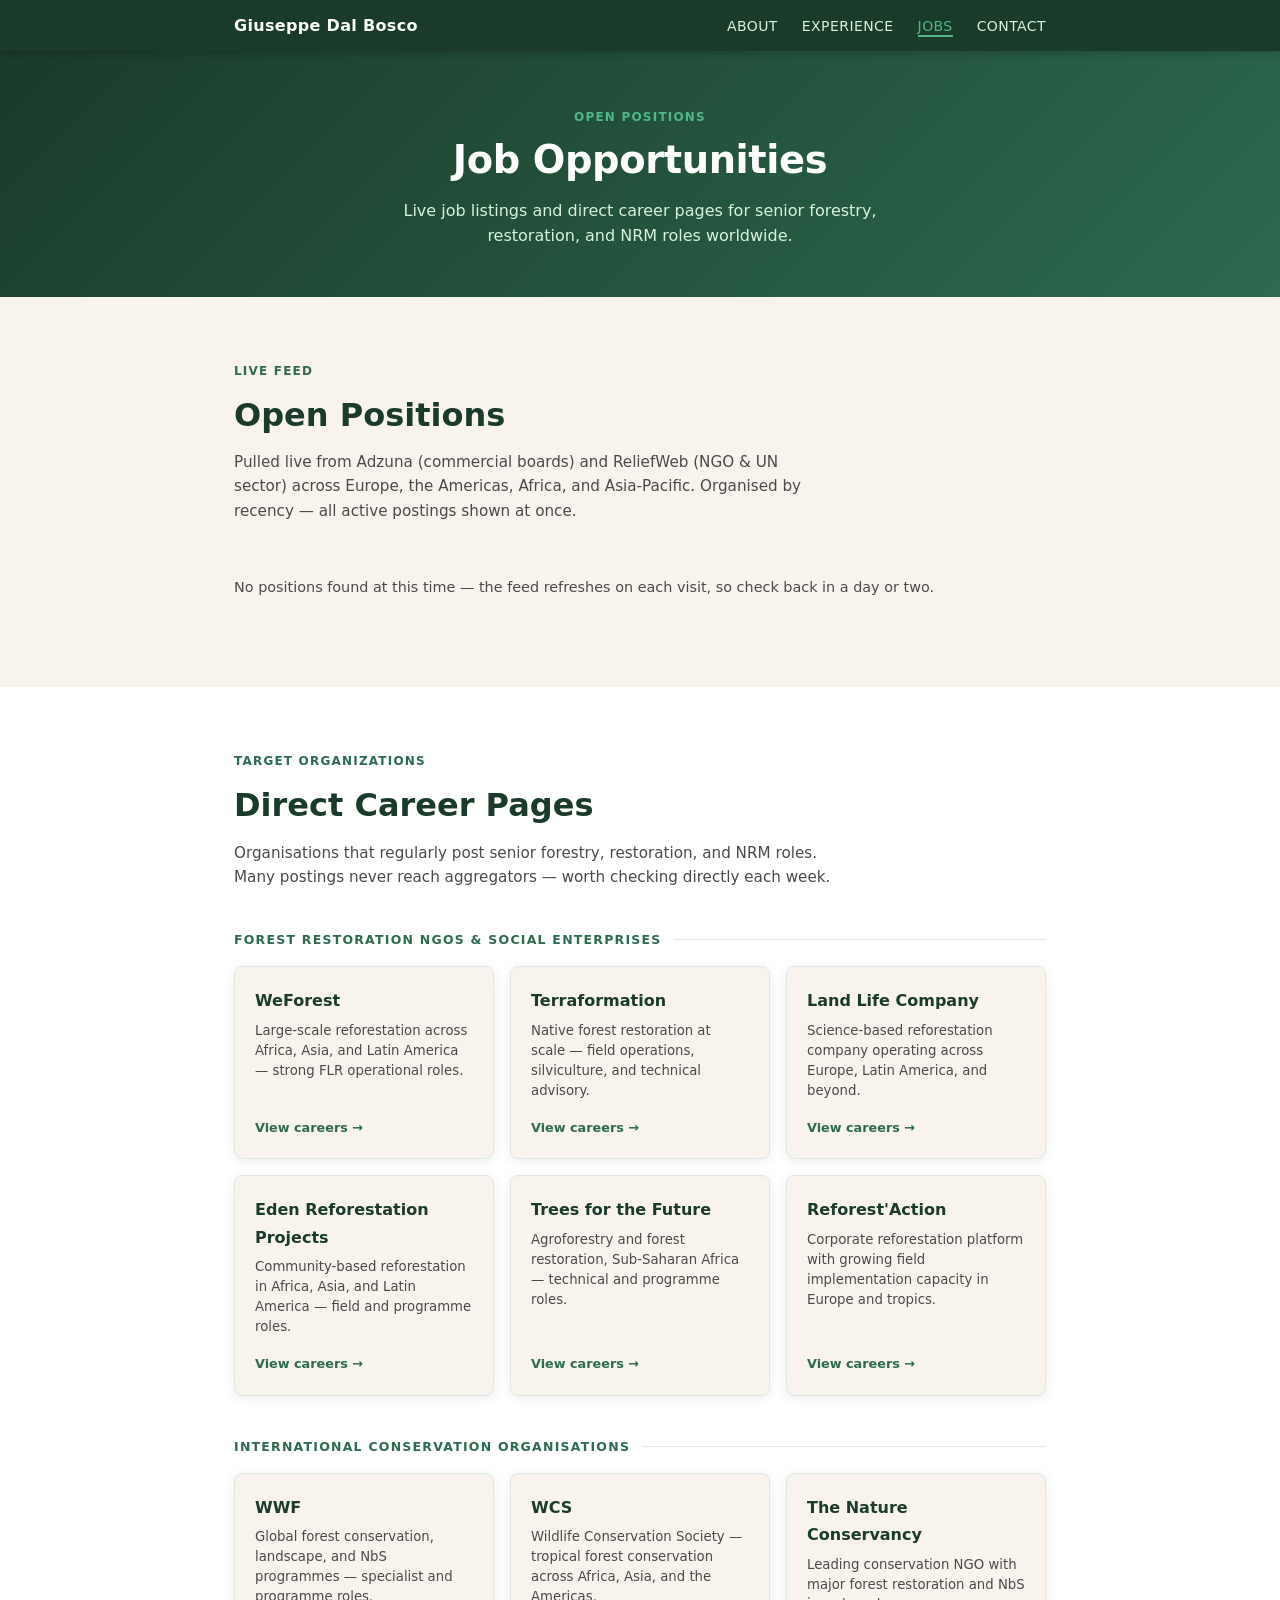
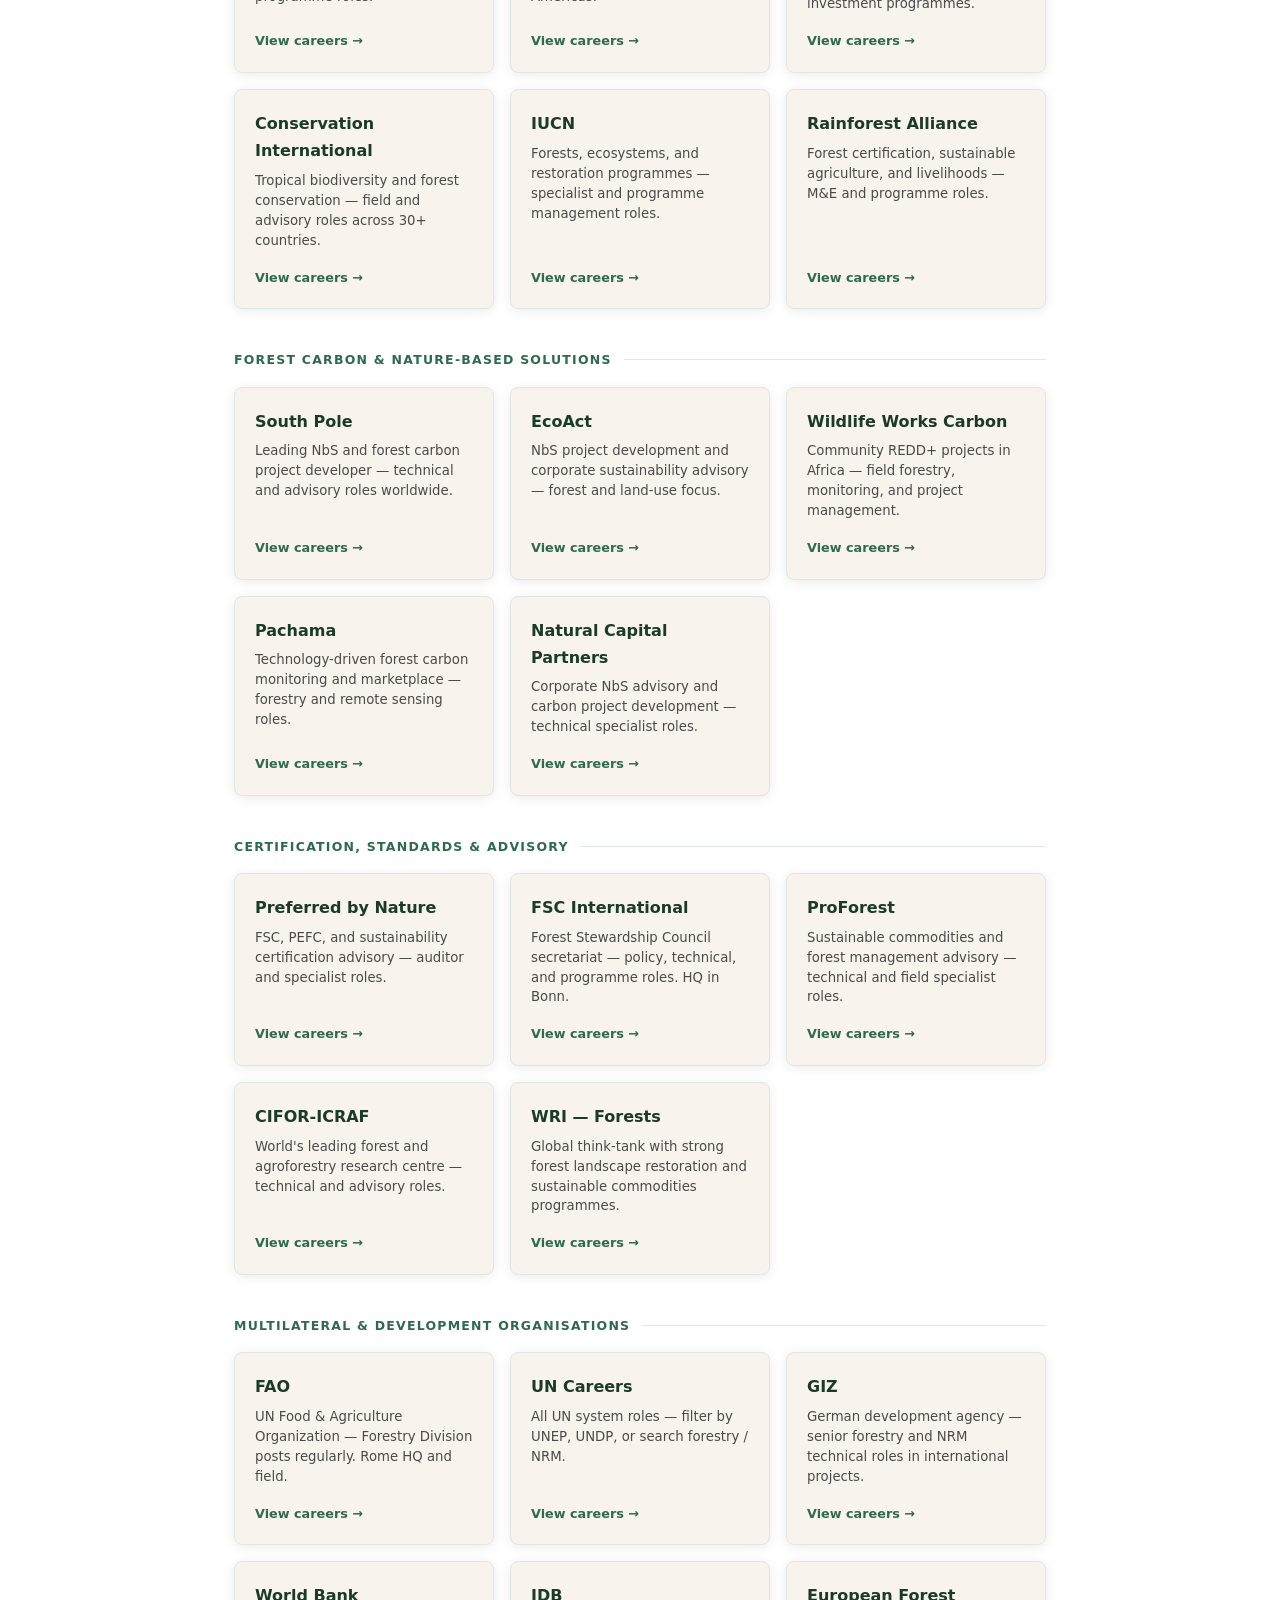
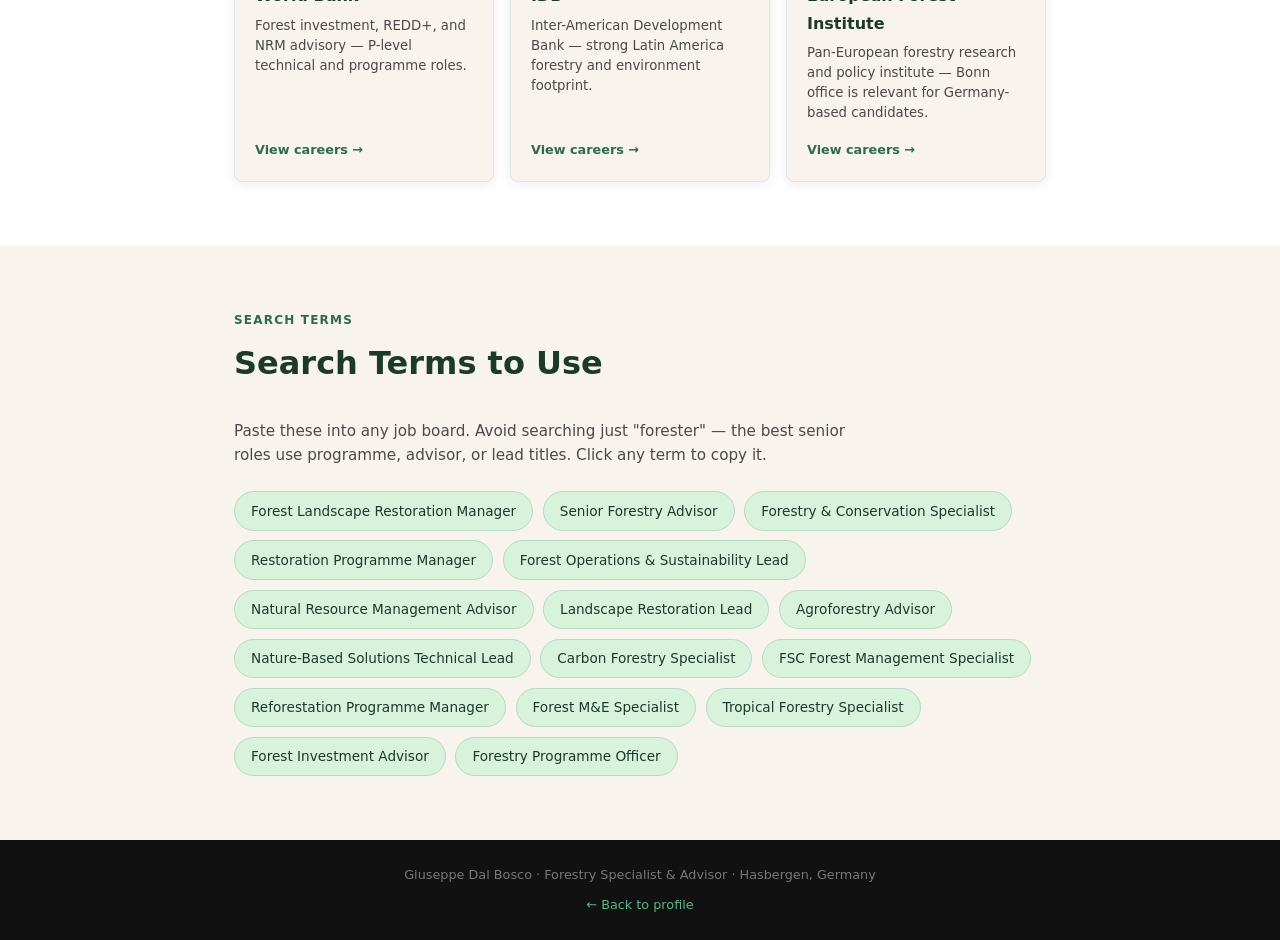
==== jobs.html @ 8527fd5a "jobs: add ReliefWeb API feed (NGO/UN sector) alongside Adzuna" ====
<!DOCTYPE html>
<html lang="en">
<head>
  <meta charset="UTF-8" />
  <meta name="viewport" content="width=device-width, initial-scale=1.0" />
  <title>Job Opportunities — Giuseppe Dal Bosco</title>
  <meta name="description" content="Live job listings and direct career pages for senior forestry, restoration, and natural resource management roles worldwide." />
  <link rel="stylesheet" href="style.css" />

  <style>
    /* ============================================================
       jobs.html — page-specific styles
       All base variables, reset, nav, footer inherited from style.css
       ============================================================ */

    /* ---- Jobs hero ---- */
    .jobs-hero {
      background: linear-gradient(135deg, var(--green-dark) 0%, var(--green-mid) 100%);
      color: var(--white);
      padding: 3.5rem 0 3rem;
      text-align: center;
    }
    .jobs-hero .section-label { color: var(--green-light); margin-bottom: 0.6rem; }
    .jobs-hero h1 {
      font-size: clamp(1.6rem, 3.5vw, 2.4rem);
      font-weight: 700;
      line-height: 1.2;
      margin-bottom: 0.9rem;
      color: var(--white);
      letter-spacing: -0.01em;
    }
    .jobs-hero .subtitle {
      font-size: 1rem;
      color: var(--green-pale);
      max-width: 560px;
      margin: 0 auto;
      line-height: 1.6;
    }

    /* ---- Nav active ---- */
    nav ul a.nav-active {
      color: var(--green-light);
      border-bottom: 2px solid var(--green-light);
      padding-bottom: 1px;
    }

    /* ---- Section shared ---- */
    .jobs-section { padding: 4rem 0; }
    .jobs-section.alt-bg { background: var(--white); }
    .section-header { margin-bottom: 1.75rem; }
    .section-header p {
      color: var(--text-mid);
      max-width: 600px;
      margin-top: 0.4rem;
      font-size: 0.95rem;
      line-height: 1.6;
    }

    /* ---- Time group headings ---- */
    .time-group-label {
      display: flex;
      align-items: center;
      gap: 0.75rem;
      margin: 1.75rem 0 0.75rem;
      font-size: 0.78rem;
      font-weight: 700;
      text-transform: uppercase;
      letter-spacing: 0.1em;
      color: var(--green-mid);
    }
    .time-group-label::after {
      content: '';
      flex: 1;
      height: 1px;
      background: var(--border);
    }
    .time-group-label:first-child { margin-top: 0; }
    .time-group-count {
      color: var(--text-light);
      font-weight: 500;
      text-transform: none;
      letter-spacing: 0;
    }
    .feed-footnote {
      margin-top: 1.5rem;
      padding-top: 0.75rem;
      border-top: 1px solid var(--border);
      font-size: 0.8rem;
      color: var(--text-light);
    }

    /* ---- Source badge ---- */
    .job-source {
      display: inline-block;
      font-size: 0.67rem;
      font-weight: 700;
      padding: 0.1rem 0.4rem;
      border-radius: 3px;
      text-transform: uppercase;
      letter-spacing: 0.05em;
      vertical-align: middle;
    }
    .job-source-rw { background: #dbeafe; color: #1d4ed8; }

    /* ---- Live job feed ---- */
    .jobs-status {
      color: var(--text-mid);
      font-size: 0.9rem;
      padding: 1.5rem 0;
      display: none;
    }
    .jobs-feed {
      display: flex;
      flex-direction: column;
      gap: 0.75rem;
    }

    .job-card {
      display: block;
      background: var(--white);
      border: 1px solid var(--border);
      border-left: 4px solid var(--green-light);
      border-radius: var(--radius);
      padding: 1rem 1.25rem;
      box-shadow: var(--shadow);
      text-decoration: none;
      color: inherit;
      transition: transform 0.15s, box-shadow 0.15s;
    }
    .job-card:hover {
      transform: translateY(-2px);
      box-shadow: 0 6px 20px rgba(0,0,0,0.12);
      text-decoration: none;
      color: inherit;
    }
    .job-card-meta {
      display: flex;
      flex-wrap: wrap;
      align-items: center;
      gap: 0.35rem;
      margin-bottom: 0.4rem;
      font-size: 0.78rem;
      color: var(--text-light);
    }
    .job-company { font-weight: 600; color: var(--green-mid); }
    .job-dot { color: var(--border); }
    .job-card-main {
      display: flex;
      justify-content: space-between;
      align-items: baseline;
      gap: 1rem;
      flex-wrap: wrap;
    }
    .job-title {
      font-size: 0.975rem;
      font-weight: 600;
      color: var(--green-dark);
      line-height: 1.3;
    }
    .job-salary {
      font-size: 0.82rem;
      font-weight: 600;
      color: var(--text-mid);
      white-space: nowrap;
    }

    /* ---- Org cards ---- */
    .org-category-label {
      display: flex;
      align-items: center;
      gap: 0.75rem;
      margin: 2.5rem 0 1rem;
      font-size: 0.78rem;
      font-weight: 700;
      text-transform: uppercase;
      letter-spacing: 0.1em;
      color: var(--green-mid);
    }
    .org-category-label::after {
      content: '';
      flex: 1;
      height: 1px;
      background: var(--border);
    }
    .org-category-label:first-of-type { margin-top: 0; }
    .org-grid {
      display: grid;
      grid-template-columns: repeat(auto-fit, minmax(240px, 1fr));
      gap: 1rem;
    }
    .org-card {
      display: flex;
      flex-direction: column;
      background: var(--white);
      border: 1px solid var(--border);
      border-radius: var(--radius);
      padding: 1.25rem;
      box-shadow: var(--shadow);
      text-decoration: none;
      color: inherit;
      transition: transform 0.15s, box-shadow 0.15s;
    }
    .org-card:hover {
      transform: translateY(-2px);
      box-shadow: 0 6px 20px rgba(0,0,0,0.12);
      text-decoration: none;
      color: inherit;
    }
    .alt-bg .org-card { background: var(--sand); }
    .org-card-name { font-size: 1rem; font-weight: 700; color: var(--green-dark); margin-bottom: 0.4rem; }
    .org-card-desc { font-size: 0.83rem; color: var(--text-mid); line-height: 1.5; flex-grow: 1; }
    .org-card-link { margin-top: 1rem; font-size: 0.8rem; font-weight: 600; color: var(--green-mid); }

    /* ---- Keywords ---- */
    .keyword-intro {
      color: var(--text-mid);
      max-width: 620px;
      font-size: 0.95rem;
      line-height: 1.6;
      margin-bottom: 1.5rem;
    }
    .keyword-grid { display: flex; flex-wrap: wrap; gap: 0.6rem; }
    .keyword-pill {
      position: relative;
      display: inline-block;
      background: var(--green-pale);
      color: var(--green-dark);
      border: 1px solid #b7d9c6;
      padding: 0.45rem 1rem;
      border-radius: 999px;
      font-size: 0.85rem;
      font-weight: 500;
      cursor: pointer;
      transition: background 0.15s, transform 0.1s;
      user-select: none;
    }
    .keyword-pill:hover { background: #c5ead0; transform: translateY(-1px); }
    .keyword-pill:active { transform: translateY(0); }
    .keyword-pill .tooltip {
      position: absolute;
      bottom: calc(100% + 6px);
      left: 50%;
      transform: translateX(-50%);
      background: var(--green-dark);
      color: var(--white);
      font-size: 0.7rem;
      font-weight: 600;
      padding: 0.25rem 0.6rem;
      border-radius: 4px;
      white-space: nowrap;
      pointer-events: none;
      opacity: 0;
      transition: opacity 0.15s;
    }
    .keyword-pill .tooltip::after {
      content: '';
      position: absolute;
      top: 100%; left: 50%;
      transform: translateX(-50%);
      border: 4px solid transparent;
      border-top-color: var(--green-dark);
    }
    .keyword-pill.copied .tooltip { opacity: 1; }

    /* ---- Footer ---- */
    .jobs-footer {
      background: #111;
      color: var(--text-light);
      text-align: center;
      padding: 1.5rem;
      font-size: 0.8rem;
    }
    .jobs-footer a { color: var(--green-light); font-weight: 500; }
    .jobs-footer a:hover { color: var(--white); text-decoration: none; }
    .jobs-footer .back-link { display: inline-block; margin-top: 0.5rem; }

    /* ---- Responsive ---- */
    @media (max-width: 600px) {
      nav ul { gap: 0.65rem; }
      nav ul a { font-size: 0.78rem; }
      .jobs-hero { padding: 2.5rem 0 2rem; }
      .org-grid { grid-template-columns: 1fr; }
    }
  </style>
</head>
<body>

  <!-- ============ Navigation ============ -->
  <nav>
    <div class="container">
      <a href="index.html" class="nav-name" style="color:var(--white);font-weight:700;font-size:1rem;letter-spacing:0.02em;text-decoration:none;">Giuseppe Dal Bosco</a>
      <ul>
        <li><a href="index.html#about">About</a></li>
        <li><a href="index.html#experience">Experience</a></li>
        <li><a href="jobs.html" class="nav-active">Jobs</a></li>
        <li><a href="index.html#contact">Contact</a></li>
      </ul>
    </div>
  </nav>

  <!-- ============ Hero ============ -->
  <header class="jobs-hero">
    <div class="container">
      <span class="section-label">Open Positions</span>
      <h1>Job Opportunities</h1>
      <p class="subtitle">Live job listings and direct career pages for senior forestry, restoration, and NRM roles worldwide.</p>
    </div>
  </header>

  <!-- ============ Live Job Feed ============ -->
  <section class="jobs-section">
    <div class="container">

      <div class="section-header">
        <span class="section-label">Live Feed</span>
        <h2>Open Positions</h2>
        <p>Pulled live from Adzuna (commercial boards) and ReliefWeb (NGO &amp; UN sector) across Europe, the Americas, Africa, and Asia-Pacific. Organised by recency — all active postings shown at once.</p>
      </div>

      <p id="jobs-status" class="jobs-status"></p>
      <div id="jobs-feed" class="jobs-feed"></div>

    </div>
  </section>

  <!-- ============ Target Organizations ============ -->
  <section class="jobs-section alt-bg">
    <div class="container">

      <div class="section-header">
        <span class="section-label">Target Organizations</span>
        <h2>Direct Career Pages</h2>
        <p>Organisations that regularly post senior forestry, restoration, and NRM roles. Many postings never reach aggregators — worth checking directly each week.</p>
      </div>

      <!-- 1. Restoration NGOs -->
      <div class="org-category-label">Forest Restoration NGOs &amp; Social Enterprises</div>
      <div class="org-grid">
        <a class="org-card" href="https://www.weforest.org/about-us/jobs" target="_blank" rel="noopener">
          <span class="org-card-name">WeForest</span>
          <span class="org-card-desc">Large-scale reforestation across Africa, Asia, and Latin America — strong FLR operational roles.</span>
          <span class="org-card-link">View careers &rarr;</span>
        </a>
        <a class="org-card" href="https://www.terraformation.com/careers" target="_blank" rel="noopener">
          <span class="org-card-name">Terraformation</span>
          <span class="org-card-desc">Native forest restoration at scale — field operations, silviculture, and technical advisory.</span>
          <span class="org-card-link">View careers &rarr;</span>
        </a>
        <a class="org-card" href="https://landlifecompany.com/careers" target="_blank" rel="noopener">
          <span class="org-card-name">Land Life Company</span>
          <span class="org-card-desc">Science-based reforestation company operating across Europe, Latin America, and beyond.</span>
          <span class="org-card-link">View careers &rarr;</span>
        </a>
        <a class="org-card" href="https://edenprojects.org/careers" target="_blank" rel="noopener">
          <span class="org-card-name">Eden Reforestation Projects</span>
          <span class="org-card-desc">Community-based reforestation in Africa, Asia, and Latin America — field and programme roles.</span>
          <span class="org-card-link">View careers &rarr;</span>
        </a>
        <a class="org-card" href="https://trees.org/careers" target="_blank" rel="noopener">
          <span class="org-card-name">Trees for the Future</span>
          <span class="org-card-desc">Agroforestry and forest restoration, Sub-Saharan Africa — technical and programme roles.</span>
          <span class="org-card-link">View careers &rarr;</span>
        </a>
        <a class="org-card" href="https://www.reforestaction.com/en/jobs" target="_blank" rel="noopener">
          <span class="org-card-name">Reforest'Action</span>
          <span class="org-card-desc">Corporate reforestation platform with growing field implementation capacity in Europe and tropics.</span>
          <span class="org-card-link">View careers &rarr;</span>
        </a>
      </div>

      <!-- 2. International Conservation -->
      <div class="org-category-label">International Conservation Organisations</div>
      <div class="org-grid">
        <a class="org-card" href="https://careers.worldwildlife.org/" target="_blank" rel="noopener">
          <span class="org-card-name">WWF</span>
          <span class="org-card-desc">Global forest conservation, landscape, and NbS programmes — specialist and programme roles.</span>
          <span class="org-card-link">View careers &rarr;</span>
        </a>
        <a class="org-card" href="https://careers.wcs.org/" target="_blank" rel="noopener">
          <span class="org-card-name">WCS</span>
          <span class="org-card-desc">Wildlife Conservation Society — tropical forest conservation across Africa, Asia, and the Americas.</span>
          <span class="org-card-link">View careers &rarr;</span>
        </a>
        <a class="org-card" href="https://careers.tnc.org/" target="_blank" rel="noopener">
          <span class="org-card-name">The Nature Conservancy</span>
          <span class="org-card-desc">Leading conservation NGO with major forest restoration and NbS investment programmes.</span>
          <span class="org-card-link">View careers &rarr;</span>
        </a>
        <a class="org-card" href="https://www.conservation.org/careers" target="_blank" rel="noopener">
          <span class="org-card-name">Conservation International</span>
          <span class="org-card-desc">Tropical biodiversity and forest conservation — field and advisory roles across 30+ countries.</span>
          <span class="org-card-link">View careers &rarr;</span>
        </a>
        <a class="org-card" href="https://www.iucn.org/vacancies" target="_blank" rel="noopener">
          <span class="org-card-name">IUCN</span>
          <span class="org-card-desc">Forests, ecosystems, and restoration programmes — specialist and programme management roles.</span>
          <span class="org-card-link">View careers &rarr;</span>
        </a>
        <a class="org-card" href="https://www.rainforest-alliance.org/careers/" target="_blank" rel="noopener">
          <span class="org-card-name">Rainforest Alliance</span>
          <span class="org-card-desc">Forest certification, sustainable agriculture, and livelihoods — M&amp;E and programme roles.</span>
          <span class="org-card-link">View careers &rarr;</span>
        </a>
      </div>

      <!-- 3. Forest Carbon & NbS -->
      <div class="org-category-label">Forest Carbon &amp; Nature-based Solutions</div>
      <div class="org-grid">
        <a class="org-card" href="https://www.southpole.com/careers" target="_blank" rel="noopener">
          <span class="org-card-name">South Pole</span>
          <span class="org-card-desc">Leading NbS and forest carbon project developer — technical and advisory roles worldwide.</span>
          <span class="org-card-link">View careers &rarr;</span>
        </a>
        <a class="org-card" href="https://www.eco-act.com/join-us/" target="_blank" rel="noopener">
          <span class="org-card-name">EcoAct</span>
          <span class="org-card-desc">NbS project development and corporate sustainability advisory — forest and land-use focus.</span>
          <span class="org-card-link">View careers &rarr;</span>
        </a>
        <a class="org-card" href="https://www.wildlifeworks.com/company/careers/" target="_blank" rel="noopener">
          <span class="org-card-name">Wildlife Works Carbon</span>
          <span class="org-card-desc">Community REDD+ projects in Africa — field forestry, monitoring, and project management.</span>
          <span class="org-card-link">View careers &rarr;</span>
        </a>
        <a class="org-card" href="https://pachama.com/careers" target="_blank" rel="noopener">
          <span class="org-card-name">Pachama</span>
          <span class="org-card-desc">Technology-driven forest carbon monitoring and marketplace — forestry and remote sensing roles.</span>
          <span class="org-card-link">View careers &rarr;</span>
        </a>
        <a class="org-card" href="https://www.naturalcapitalpartners.com/careers" target="_blank" rel="noopener">
          <span class="org-card-name">Natural Capital Partners</span>
          <span class="org-card-desc">Corporate NbS advisory and carbon project development — technical specialist roles.</span>
          <span class="org-card-link">View careers &rarr;</span>
        </a>
      </div>

      <!-- 4. Certification & Standards -->
      <div class="org-category-label">Certification, Standards &amp; Advisory</div>
      <div class="org-grid">
        <a class="org-card" href="https://preferredbynature.org/careers" target="_blank" rel="noopener">
          <span class="org-card-name">Preferred by Nature</span>
          <span class="org-card-desc">FSC, PEFC, and sustainability certification advisory — auditor and specialist roles.</span>
          <span class="org-card-link">View careers &rarr;</span>
        </a>
        <a class="org-card" href="https://fsc.org/en/jobs" target="_blank" rel="noopener">
          <span class="org-card-name">FSC International</span>
          <span class="org-card-desc">Forest Stewardship Council secretariat — policy, technical, and programme roles. HQ in Bonn.</span>
          <span class="org-card-link">View careers &rarr;</span>
        </a>
        <a class="org-card" href="https://www.proforest.net/about/jobs/" target="_blank" rel="noopener">
          <span class="org-card-name">ProForest</span>
          <span class="org-card-desc">Sustainable commodities and forest management advisory — technical and field specialist roles.</span>
          <span class="org-card-link">View careers &rarr;</span>
        </a>
        <a class="org-card" href="https://www.cifor-icraf.org/careers/" target="_blank" rel="noopener">
          <span class="org-card-name">CIFOR-ICRAF</span>
          <span class="org-card-desc">World's leading forest and agroforestry research centre — technical and advisory roles.</span>
          <span class="org-card-link">View careers &rarr;</span>
        </a>
        <a class="org-card" href="https://www.wri.org/careers" target="_blank" rel="noopener">
          <span class="org-card-name">WRI — Forests</span>
          <span class="org-card-desc">Global think-tank with strong forest landscape restoration and sustainable commodities programmes.</span>
          <span class="org-card-link">View careers &rarr;</span>
        </a>
      </div>

      <!-- 5. Multilateral & Development -->
      <div class="org-category-label">Multilateral &amp; Development Organisations</div>
      <div class="org-grid">
        <a class="org-card" href="https://www.fao.org/employment/en/" target="_blank" rel="noopener">
          <span class="org-card-name">FAO</span>
          <span class="org-card-desc">UN Food &amp; Agriculture Organization — Forestry Division posts regularly. Rome HQ and field.</span>
          <span class="org-card-link">View careers &rarr;</span>
        </a>
        <a class="org-card" href="https://careers.un.org/" target="_blank" rel="noopener">
          <span class="org-card-name">UN Careers</span>
          <span class="org-card-desc">All UN system roles — filter by UNEP, UNDP, or search forestry / NRM.</span>
          <span class="org-card-link">View careers &rarr;</span>
        </a>
        <a class="org-card" href="https://www.giz.de/en/html/jobs.html" target="_blank" rel="noopener">
          <span class="org-card-name">GIZ</span>
          <span class="org-card-desc">German development agency — senior forestry and NRM technical roles in international projects.</span>
          <span class="org-card-link">View careers &rarr;</span>
        </a>
        <a class="org-card" href="https://www.worldbank.org/en/about/careers" target="_blank" rel="noopener">
          <span class="org-card-name">World Bank</span>
          <span class="org-card-desc">Forest investment, REDD+, and NRM advisory — P-level technical and programme roles.</span>
          <span class="org-card-link">View careers &rarr;</span>
        </a>
        <a class="org-card" href="https://www.iadb.org/en/careers" target="_blank" rel="noopener">
          <span class="org-card-name">IDB</span>
          <span class="org-card-desc">Inter-American Development Bank — strong Latin America forestry and environment footprint.</span>
          <span class="org-card-link">View careers &rarr;</span>
        </a>
        <a class="org-card" href="https://efi.int/jobs" target="_blank" rel="noopener">
          <span class="org-card-name">European Forest Institute</span>
          <span class="org-card-desc">Pan-European forestry research and policy institute — Bonn office is relevant for Germany-based candidates.</span>
          <span class="org-card-link">View careers &rarr;</span>
        </a>
      </div>

    </div>
  </section>

  <!-- ============ Keywords ============ -->
  <section class="jobs-section">
    <div class="container">
      <div class="section-header">
        <span class="section-label">Search Terms</span>
        <h2>Search Terms to Use</h2>
      </div>
      <p class="keyword-intro">Paste these into any job board. Avoid searching just "forester" — the best senior roles use programme, advisor, or lead titles. Click any term to copy it.</p>
      <div class="keyword-grid">
        <span class="keyword-pill" data-text="Forest Landscape Restoration Manager">Forest Landscape Restoration Manager<span class="tooltip">Copied!</span></span>
        <span class="keyword-pill" data-text="Senior Forestry Advisor">Senior Forestry Advisor<span class="tooltip">Copied!</span></span>
        <span class="keyword-pill" data-text="Forestry &amp; Conservation Specialist">Forestry &amp; Conservation Specialist<span class="tooltip">Copied!</span></span>
        <span class="keyword-pill" data-text="Restoration Programme Manager">Restoration Programme Manager<span class="tooltip">Copied!</span></span>
        <span class="keyword-pill" data-text="Forest Operations &amp; Sustainability Lead">Forest Operations &amp; Sustainability Lead<span class="tooltip">Copied!</span></span>
        <span class="keyword-pill" data-text="Natural Resource Management Advisor">Natural Resource Management Advisor<span class="tooltip">Copied!</span></span>
        <span class="keyword-pill" data-text="Landscape Restoration Lead">Landscape Restoration Lead<span class="tooltip">Copied!</span></span>
        <span class="keyword-pill" data-text="Agroforestry Advisor">Agroforestry Advisor<span class="tooltip">Copied!</span></span>
        <span class="keyword-pill" data-text="Nature-Based Solutions Technical Lead">Nature-Based Solutions Technical Lead<span class="tooltip">Copied!</span></span>
        <span class="keyword-pill" data-text="Carbon Forestry Specialist">Carbon Forestry Specialist<span class="tooltip">Copied!</span></span>
        <span class="keyword-pill" data-text="FSC Forest Management Specialist">FSC Forest Management Specialist<span class="tooltip">Copied!</span></span>
        <span class="keyword-pill" data-text="Reforestation Programme Manager">Reforestation Programme Manager<span class="tooltip">Copied!</span></span>
        <span class="keyword-pill" data-text="Forest M&amp;E Specialist">Forest M&amp;E Specialist<span class="tooltip">Copied!</span></span>
        <span class="keyword-pill" data-text="Tropical Forestry Specialist">Tropical Forestry Specialist<span class="tooltip">Copied!</span></span>
        <span class="keyword-pill" data-text="Forest Investment Advisor">Forest Investment Advisor<span class="tooltip">Copied!</span></span>
        <span class="keyword-pill" data-text="Forestry Programme Officer">Forestry Programme Officer<span class="tooltip">Copied!</span></span>
      </div>
    </div>
  </section>

  <!-- ============ Footer ============ -->
  <footer class="jobs-footer">
    <p>Giuseppe Dal Bosco &middot; Forestry Specialist &amp; Advisor &middot; Hasbergen, Germany</p>
    <a href="index.html" class="back-link">&larr; Back to profile</a>
  </footer>

  <script>
    /* ============================================================
       Live job feed — Adzuna API
       ============================================================ */
    var APP_ID  = 'ccdd451d';
    var APP_KEY = '86fbfc6bb921d9cbe939738ac9e9a8e9';

    var SEARCHES = [
      // Europe
      { what: 'forest restoration',              country: 'gb' },
      { what: 'forest restoration',              country: 'de' },
      { what: 'forest restoration',              country: 'nl' },
      { what: 'forest restoration',              country: 'fr' },
      { what: 'forestry advisor',                country: 'gb' },
      { what: 'forestry advisor',                country: 'nl' },
      { what: 'reforestation manager',           country: 'gb' },
      { what: 'forest carbon specialist',        country: 'gb' },
      { what: 'natural resource management forestry', country: 'gb' },
      // Americas
      { what: 'forest restoration',              country: 'us' },
      { what: 'forest restoration',              country: 'ca' },
      { what: 'reforestation manager',           country: 'us' },
      { what: 'forestry advisor',                country: 'ca' },
      // Africa
      { what: 'forest restoration',              country: 'za' },
      { what: 'forestry advisor',                country: 'za' },
      // Asia-Pacific
      { what: 'forest restoration',              country: 'au' },
      { what: 'forest restoration',              country: 'sg' },
      { what: 'forestry advisor',                country: 'au' },
    ];

    // ReliefWeb — NGO/UN/development sector board (no API key required)
    var RELIEFWEB_QUERIES = [
      'forest restoration',
      'forestry specialist',
      'reforestation',
      'forest landscape restoration',
      'sustainable forest management',
      'agroforestry',
      'forest carbon',
      'natural resource management forestry',
    ];

    function fetchSearch(what, country) {
      var url = 'https://api.adzuna.com/v1/api/jobs/' + country + '/search/1'
        + '?app_id=' + APP_ID
        + '&app_key=' + APP_KEY
        + '&what=' + encodeURIComponent(what)
        + '&results_per_page=10'
        + '&sort_by=date'
        + '&content-type=application/json';
      return fetch(url)
        .then(function(r) {
          // Non-200 from Adzuna typically means no coverage for this market/keyword —
          // treat as empty results, not a connectivity error.
          if (!r.ok) return { results: [], _err: false };
          return r.json().then(function(d) { return { results: d.results || [], _err: false }; });
        })
        .catch(function() { return { results: [], _err: true }; }); // network failure only
    }

    function normalizeReliefWebJob(item) {
      var f = item.fields || {};
      var org = (f.source && f.source[0]) ? f.source[0].name : '';
      var country = (f.country && f.country[0]) ? f.country[0].name : 'International';
      var created = (f.date && f.date.created) ? f.date.created : new Date().toISOString();
      var url = f.url || ('https://reliefweb.int/job/' + item.id);
      return {
        id: 'rw_' + item.id,
        title: f.title || '',
        company: { display_name: org },
        location: { display_name: country },
        created: created,
        redirect_url: url,
        salary_min: null,
        salary_max: null,
        _source: 'reliefweb',
      };
    }

    function fetchReliefWeb(query) {
      return fetch('https://api.reliefweb.int/v1/jobs?appname=giuseppe-jobsearch', {
        method: 'POST',
        headers: { 'Content-Type': 'application/json' },
        body: JSON.stringify({
          query: { value: query, operator: 'AND' },
          filter: { field: 'status', value: 'open' },
          fields: { include: ['title', 'date', 'source', 'country', 'url'] },
          sort: ['date:desc'],
          limit: 10,
        }),
      })
        .then(function(r) {
          if (!r.ok) return [];
          return r.json().then(function(d) {
            return (d.data || []).map(normalizeReliefWebJob);
          });
        })
        .catch(function() { return []; });
    }

    function loadJobs() {
      var statusEl = document.getElementById('jobs-status');
      var feedEl   = document.getElementById('jobs-feed');
      statusEl.textContent = 'Loading positions…';
      statusEl.style.display = 'block';
      feedEl.innerHTML = '';

      var adzunaPromises = SEARCHES.map(function(s) { return fetchSearch(s.what, s.country); });
      var rwPromises     = RELIEFWEB_QUERIES.map(function(q) { return fetchReliefWeb(q); });

      Promise.all([Promise.all(adzunaPromises), Promise.all(rwPromises)]).then(function(both) {
        var adzunaResponses = both[0];
        var rwResponses     = both[1];
        var seen = {};
        var jobs = [];

        adzunaResponses.forEach(function(r) {
          (r.results || []).forEach(function(job) {
            if (!seen[job.id] && isRelevant(job)) { seen[job.id] = true; jobs.push(job); }
          });
        });
        rwResponses.forEach(function(arr) {
          (arr || []).forEach(function(job) {
            if (!seen[job.id] && isRelevant(job)) { seen[job.id] = true; jobs.push(job); }
          });
        });

        jobs.sort(function(a, b) { return new Date(b.created) - new Date(a.created); });

        if (jobs.length === 0) {
          statusEl.textContent = 'No positions found at this time — the feed refreshes on each visit, so check back in a day or two.';
          return;
        }

        statusEl.style.display = 'none';

        // Group by recency
        var now = Date.now();
        var buckets = [
          { label: 'Posted this week',  max: 7,     jobs: [] },
          { label: 'Posted this month', max: 30,    jobs: [] },
          { label: 'Older postings',    max: 99999, jobs: [] },
        ];
        jobs.forEach(function(job) {
          var daysAgo = (now - new Date(job.created)) / 86400000;
          for (var i = 0; i < buckets.length; i++) {
            if (daysAgo <= buckets[i].max) { buckets[i].jobs.push(job); break; }
          }
        });

        var html = '';
        buckets.forEach(function(b) {
          if (!b.jobs.length) return;
          html += '<div class="time-group-label">' + b.label
                + ' <span class="time-group-count">(' + b.jobs.length + ')</span></div>';
          html += b.jobs.map(renderCard).join('');
        });

        feedEl.innerHTML = html;
      });
    }

    function renderCard(job) {
      var daysAgo = Math.floor((Date.now() - new Date(job.created)) / 86400000);
      var age = daysAgo === 0 ? 'Today'
              : daysAgo === 1 ? 'Yesterday'
              : daysAgo + ' days ago';

      var salaryHtml = '';
      if (job.salary_min && job.salary_max) {
        salaryHtml = '<span class="job-salary">'
          + Math.round(job.salary_min / 1000) + 'k–'
          + Math.round(job.salary_max / 1000) + 'k</span>';
      } else if (job.salary_min) {
        salaryHtml = '<span class="job-salary">From ' + Math.round(job.salary_min / 1000) + 'k</span>';
      }

      return '<a class="job-card" href="' + esc(job.redirect_url) + '" target="_blank" rel="noopener">'
        + '<div class="job-card-meta">'
        + '<span class="job-company">' + esc(job.company.display_name) + '</span>'
        + '<span class="job-dot">&middot;</span>'
        + '<span class="job-location">' + esc(job.location.display_name) + '</span>'
        + '<span class="job-dot">&middot;</span>'
        + '<span class="job-age">' + age + '</span>'
        + (job._source === 'reliefweb' ? '<span class="job-dot">&middot;</span><span class="job-source job-source-rw">ReliefWeb</span>' : '')
        + '</div>'
        + '<div class="job-card-main">'
        + '<span class="job-title">' + esc(job.title) + '</span>'
        + salaryHtml
        + '</div>'
        + '</a>';
    }

    /* ---- Title relevance filter ---- */
    // Terms that must appear at a word boundary (to avoid e.g. "rainforest builder" matching "forest")
    var TITLE_TERMS_BOUNDARY = [
      'forest', 'forestry', 'forester', 'woodland', 'timber', 'arborist',
      'plantation', 'silviculture', 'agroforestry',
    ];
    // Terms where a substring match is fine (prefix-safe)
    var TITLE_TERMS_SUBSTR = [
      'restor', 'reforest', 'afforest',
      'conservat',
      'natural resource', 'landscape restor',
      'nature-based', 'nbs', 'redd',
      'carbon project', 'forest carbon',
      'biodiversity', 'habitat restor',
      'land restor', 'ecosystem restor',
      'tree planting',
    ];

    function isRelevant(job) {
      var title = (job.title || '').toLowerCase();
      if (TITLE_TERMS_SUBSTR.some(function(t) { return title.indexOf(t) !== -1; })) return true;
      return TITLE_TERMS_BOUNDARY.some(function(t) {
        return new RegExp('\\b' + t).test(title);
      });
    }

    function esc(str) {
      if (!str) return '';
      return String(str)
        .replace(/&/g, '&amp;')
        .replace(/</g, '&lt;')
        .replace(/>/g, '&gt;')
        .replace(/"/g, '&quot;');
    }

    /* ---- Initial load ---- */
    loadJobs();

    /* ============================================================
       Clipboard — keyword pills
       ============================================================ */
    document.querySelectorAll('.keyword-pill').forEach(function(pill) {
      pill.addEventListener('click', function() {
        var tmp = document.createElement('textarea');
        tmp.innerHTML = pill.getAttribute('data-text');
        var text = tmp.value;
        if (navigator.clipboard && navigator.clipboard.writeText) {
          navigator.clipboard.writeText(text).then(function() { flash(pill); });
        } else {
          var ta = document.createElement('textarea');
          ta.value = text;
          ta.style.cssText = 'position:fixed;opacity:0';
          document.body.appendChild(ta);
          ta.focus(); ta.select();
          try { document.execCommand('copy'); } catch(e) {}
          document.body.removeChild(ta);
          flash(pill);
        }
      });
    });

    function flash(pill) {
      pill.classList.add('copied');
      setTimeout(function() { pill.classList.remove('copied'); }, 1800);
    }
  </script>

</body>
</html>
---- style.css ----
/* ============================================================
   Giuseppe Dal Bosco — Job Search Portfolio
   style.css
   ============================================================ */

:root {
  --green-dark:   #1a3a2a;
  --green-mid:    #2d6a4f;
  --green-light:  #52b788;
  --green-pale:   #d8f3dc;
  --sand:         #f8f4ed;
  --text-dark:    #1c1c1c;
  --text-mid:     #4a4a4a;
  --text-light:   #777777;
  --white:        #ffffff;
  --border:       #dde8e2;
  --shadow:       0 2px 12px rgba(0,0,0,0.08);
  --radius:       8px;
  --max-width:    860px;
  --font-sans:    'Segoe UI', system-ui, -apple-system, sans-serif;
}

/* ---- Reset ---- */
*, *::before, *::after { box-sizing: border-box; margin: 0; padding: 0; }
html { scroll-behavior: smooth; }
body {
  font-family: var(--font-sans);
  font-size: 16px;
  line-height: 1.7;
  color: var(--text-dark);
  background: var(--sand);
}
a { color: var(--green-mid); text-decoration: none; }
a:hover { color: var(--green-light); text-decoration: underline; }
img { max-width: 100%; display: block; }

/* ---- Layout ---- */
.container {
  max-width: var(--max-width);
  margin: 0 auto;
  padding: 0 1.5rem;
}
section { padding: 4rem 0; }
section:nth-child(even) { background: var(--white); }

/* ---- Navigation ---- */
nav {
  position: sticky;
  top: 0;
  z-index: 100;
  background: var(--green-dark);
  padding: 0.75rem 0;
  box-shadow: 0 2px 8px rgba(0,0,0,0.2);
}
nav .container {
  display: flex;
  justify-content: space-between;
  align-items: center;
}
nav .nav-name {
  color: var(--white);
  font-weight: 700;
  font-size: 1rem;
  letter-spacing: 0.02em;
}
nav ul {
  list-style: none;
  display: flex;
  gap: 1.5rem;
}
nav ul a {
  color: var(--green-pale);
  font-size: 0.875rem;
  font-weight: 500;
  letter-spacing: 0.03em;
  text-transform: uppercase;
}
nav ul a:hover { color: var(--white); text-decoration: none; }

/* ---- Hero ---- */
.hero {
  background: linear-gradient(135deg, var(--green-dark) 0%, var(--green-mid) 100%);
  color: var(--white);
  padding: 5rem 0 4rem;
  text-align: center;
}
.hero h1 {
  font-size: clamp(1.8rem, 4vw, 2.8rem);
  font-weight: 700;
  line-height: 1.2;
  margin-bottom: 1rem;
  letter-spacing: -0.01em;
}
.hero .subtitle {
  font-size: 1.1rem;
  color: var(--green-pale);
  max-width: 600px;
  margin: 0 auto 2rem;
  line-height: 1.6;
}
.hero .badge-row {
  display: flex;
  flex-wrap: wrap;
  justify-content: center;
  gap: 0.6rem;
  margin-bottom: 2rem;
}
.badge {
  background: rgba(255,255,255,0.15);
  border: 1px solid rgba(255,255,255,0.3);
  color: var(--white);
  padding: 0.3rem 0.85rem;
  border-radius: 999px;
  font-size: 0.8rem;
  font-weight: 500;
  letter-spacing: 0.02em;
}
.btn {
  display: inline-block;
  padding: 0.75rem 1.75rem;
  border-radius: var(--radius);
  font-weight: 600;
  font-size: 0.95rem;
  cursor: pointer;
  transition: background 0.2s, transform 0.1s;
}
.btn:active { transform: translateY(1px); }
.btn-primary {
  background: var(--green-light);
  color: var(--green-dark);
  margin-right: 0.75rem;
}
.btn-primary:hover { background: #63d09a; text-decoration: none; color: var(--green-dark); }
.btn-outline {
  background: transparent;
  color: var(--white);
  border: 2px solid rgba(255,255,255,0.6);
}
.btn-outline:hover { border-color: var(--white); text-decoration: none; color: var(--white); }

/* ---- Section headings ---- */
.section-label {
  display: block;
  font-size: 0.75rem;
  font-weight: 700;
  text-transform: uppercase;
  letter-spacing: 0.1em;
  color: var(--green-mid);
  margin-bottom: 0.4rem;
}
h2 {
  font-size: clamp(1.4rem, 3vw, 2rem);
  font-weight: 700;
  color: var(--green-dark);
  margin-bottom: 0.5rem;
}
h3 {
  font-size: 1.1rem;
  font-weight: 600;
  color: var(--green-dark);
  margin-bottom: 0.4rem;
}
.section-intro {
  color: var(--text-mid);
  max-width: 640px;
  margin-bottom: 2.5rem;
}

/* ---- About ---- */
#about p {
  color: var(--text-mid);
  max-width: 680px;
  font-size: 1.05rem;
}

/* ---- Strengths grid ---- */
.strengths-grid {
  display: grid;
  grid-template-columns: repeat(auto-fit, minmax(260px, 1fr));
  gap: 1.25rem;
  margin-top: 1rem;
}
.strength-card {
  background: var(--sand);
  border: 1px solid var(--border);
  border-left: 4px solid var(--green-light);
  padding: 1.25rem;
  border-radius: var(--radius);
}
.strength-card h3 { font-size: 0.95rem; margin-bottom: 0.35rem; }
.strength-card p { font-size: 0.875rem; color: var(--text-mid); }

/* ---- Experience themes ---- */
.experience-list { margin-top: 1rem; }
.exp-item {
  display: grid;
  grid-template-columns: 140px 1fr;
  gap: 1.25rem;
  padding: 1.5rem 0;
  border-bottom: 1px solid var(--border);
  align-items: start;
}
.exp-item:last-child { border-bottom: none; }
.exp-meta { color: var(--text-light); font-size: 0.85rem; line-height: 1.5; }
.exp-meta strong { display: block; color: var(--green-dark); font-size: 0.9rem; margin-bottom: 0.2rem; }
.exp-body h3 { font-size: 1rem; margin-bottom: 0.3rem; }
.exp-body p { font-size: 0.9rem; color: var(--text-mid); }

/* ---- Languages ---- */
.lang-grid {
  display: flex;
  flex-wrap: wrap;
  gap: 1rem;
  margin-top: 1rem;
}
.lang-card {
  background: var(--white);
  border: 1px solid var(--border);
  border-radius: var(--radius);
  padding: 1rem 1.5rem;
  min-width: 150px;
  text-align: center;
  box-shadow: var(--shadow);
}
.lang-card .lang-name { font-weight: 700; font-size: 1rem; color: var(--green-dark); }
.lang-card .lang-level { font-size: 0.8rem; color: var(--text-light); margin-top: 0.2rem; }
.lang-card .lang-dots { margin-top: 0.5rem; }
.dot {
  display: inline-block;
  width: 10px; height: 10px;
  border-radius: 50%;
  margin: 0 2px;
}
.dot.filled { background: var(--green-mid); }
.dot.empty { background: var(--border); }

/* ---- Target roles ---- */
.roles-grid {
  display: grid;
  grid-template-columns: repeat(auto-fit, minmax(200px, 1fr));
  gap: 0.75rem;
  margin-top: 1rem;
}
.role-tag {
  background: var(--green-pale);
  color: var(--green-dark);
  border: 1px solid #b7d9c6;
  padding: 0.6rem 1rem;
  border-radius: var(--radius);
  font-size: 0.875rem;
  font-weight: 500;
  text-align: center;
}

/* ---- Regions ---- */
.regions-list {
  display: flex;
  flex-wrap: wrap;
  gap: 0.6rem;
  margin-top: 1rem;
}
.region-pill {
  background: var(--green-dark);
  color: var(--white);
  padding: 0.4rem 1rem;
  border-radius: 999px;
  font-size: 0.85rem;
  font-weight: 500;
}

/* ---- Contact ---- */
#contact {
  background: var(--green-dark);
  color: var(--white);
}
#contact .section-label { color: var(--green-light); }
#contact h2 { color: var(--white); }
#contact p { color: var(--green-pale); max-width: 520px; }
.contact-links {
  display: flex;
  flex-wrap: wrap;
  gap: 1rem;
  margin-top: 1.5rem;
}
.contact-link {
  display: flex;
  align-items: center;
  gap: 0.5rem;
  background: rgba(255,255,255,0.08);
  border: 1px solid rgba(255,255,255,0.2);
  color: var(--white);
  padding: 0.6rem 1.2rem;
  border-radius: var(--radius);
  font-size: 0.9rem;
  font-weight: 500;
}
.contact-link:hover { background: rgba(255,255,255,0.15); color: var(--white); text-decoration: none; }

/* ---- Footer ---- */
footer {
  background: #111;
  color: var(--text-light);
  text-align: center;
  padding: 1.5rem;
  font-size: 0.8rem;
}

/* ---- Responsive ---- */
@media (max-width: 600px) {
  nav ul { gap: 0.75rem; }
  .exp-item { grid-template-columns: 1fr; }
  .exp-meta { margin-bottom: 0.25rem; }
  .hero { padding: 3.5rem 0 3rem; }
}
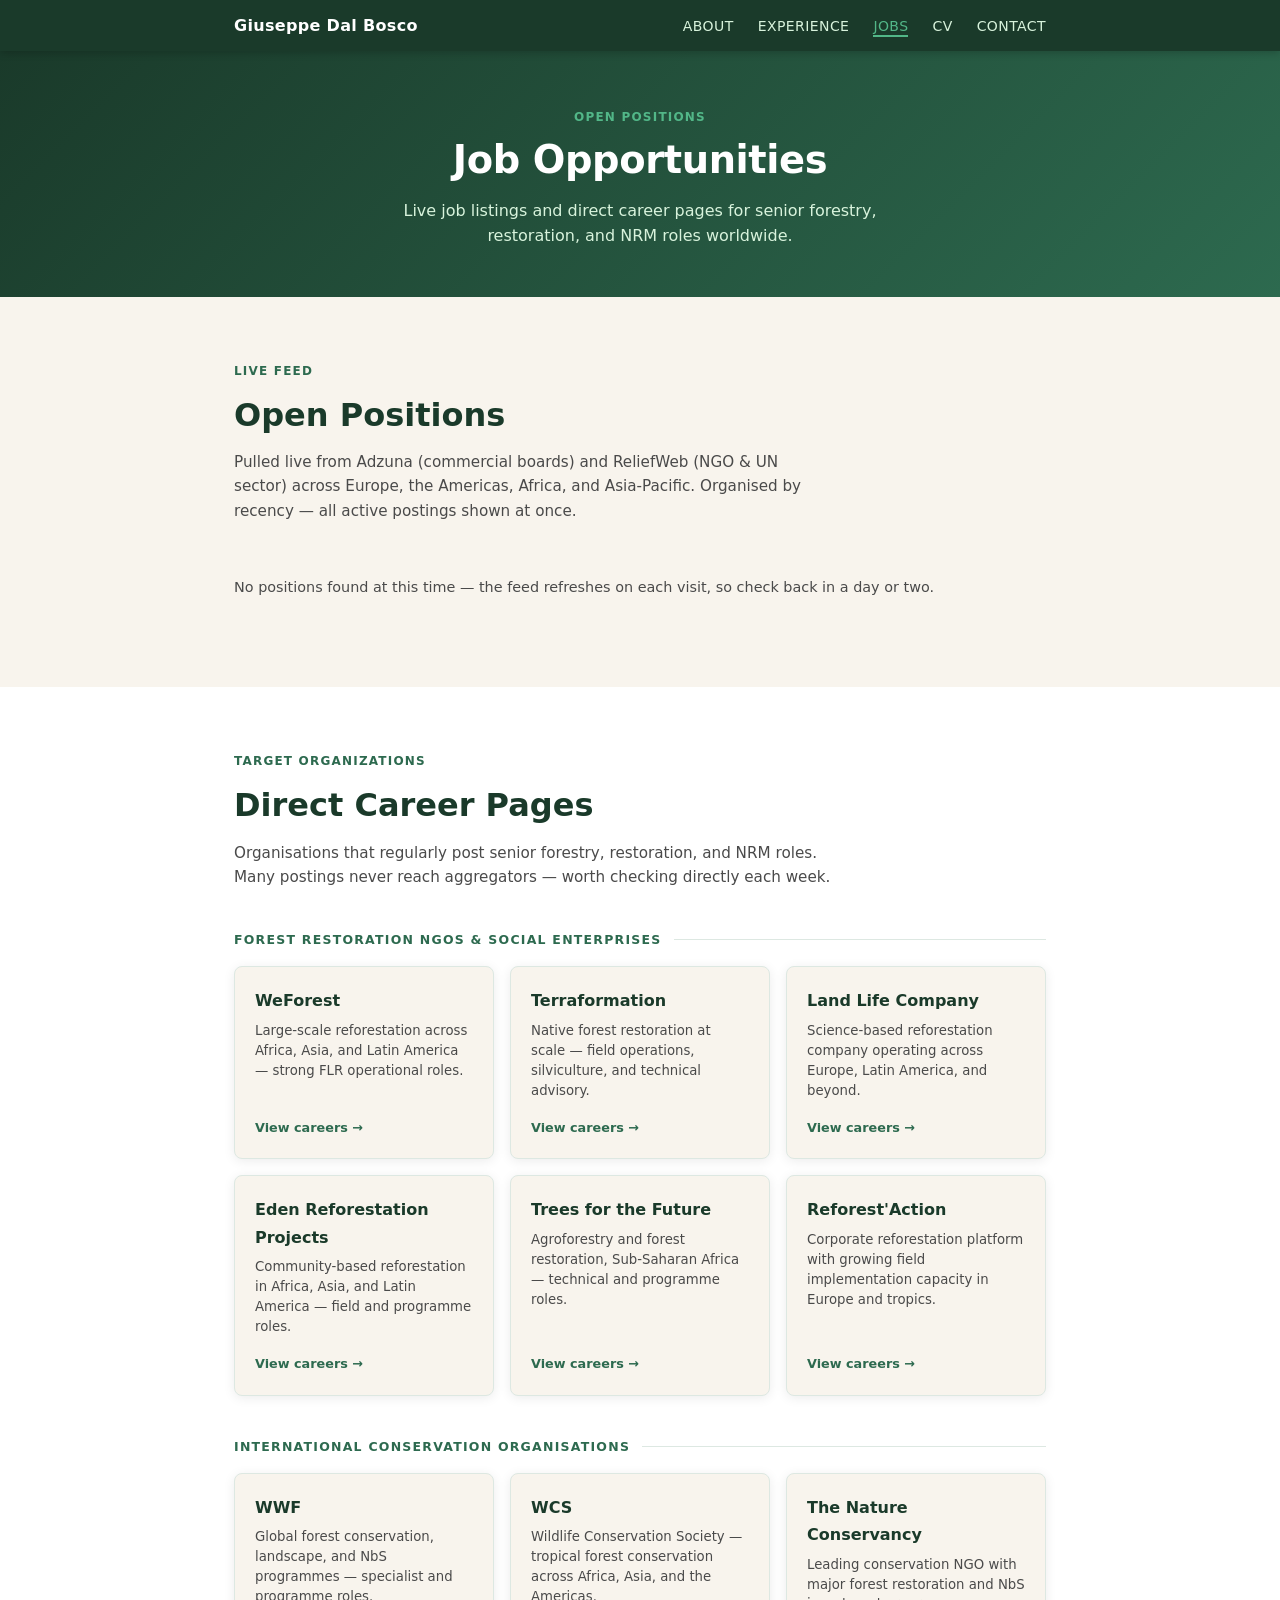
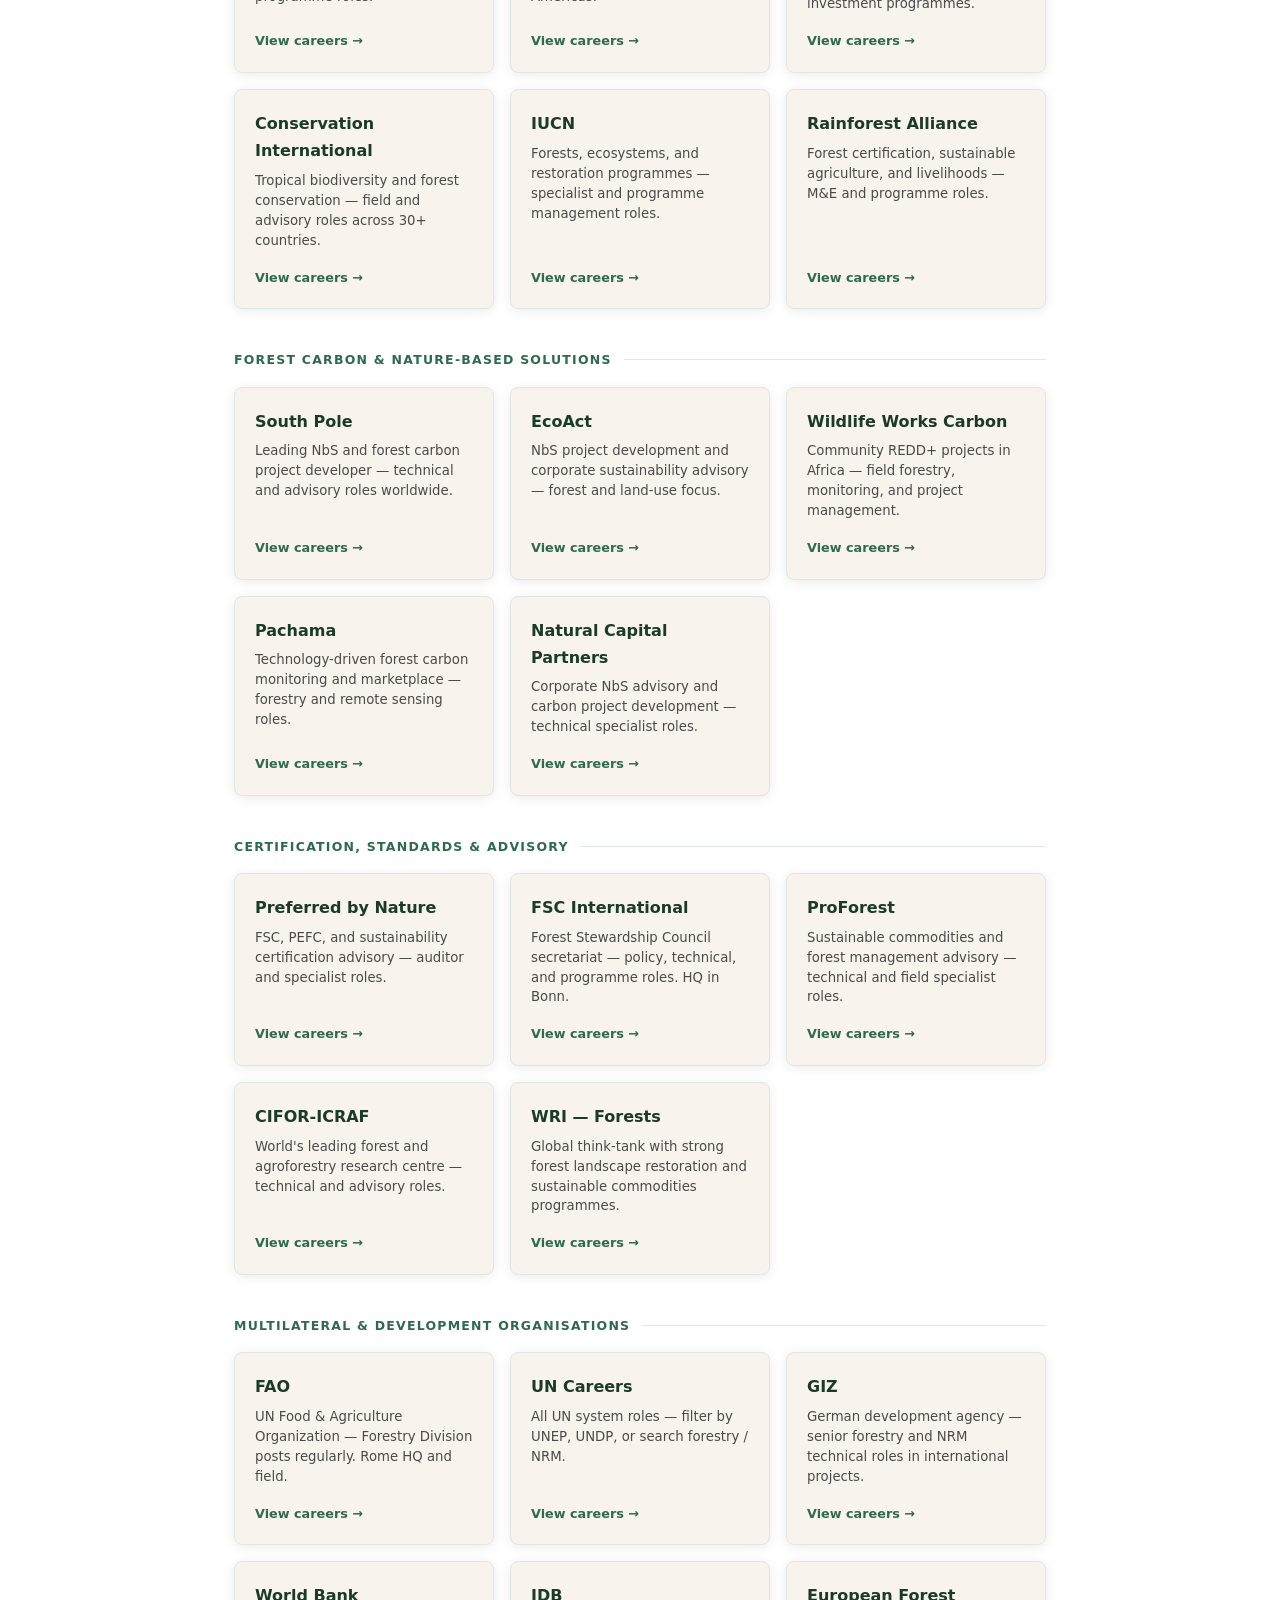
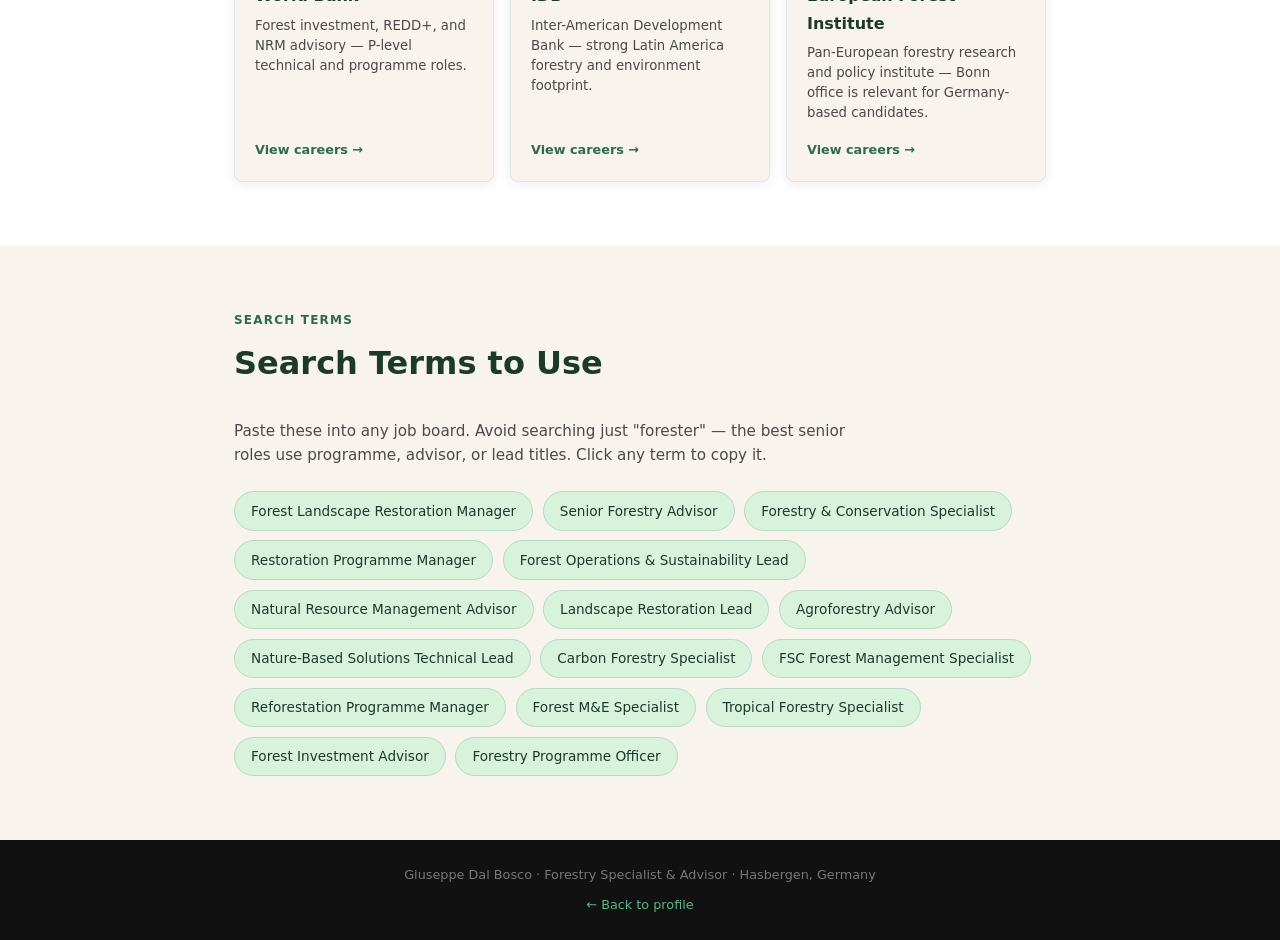
==== commit 047c6b0e: "Add cv.html — Claude-powered CV tailoring tool (Path A)" ====
--- a/jobs.html
+++ b/jobs.html
@@ -293,6 +293,7 @@
         <li><a href="index.html#about">About</a></li>
         <li><a href="index.html#experience">Experience</a></li>
         <li><a href="jobs.html" class="nav-active">Jobs</a></li>
+        <li><a href="cv.html">CV</a></li>
         <li><a href="index.html#contact">Contact</a></li>
       </ul>
     </div>
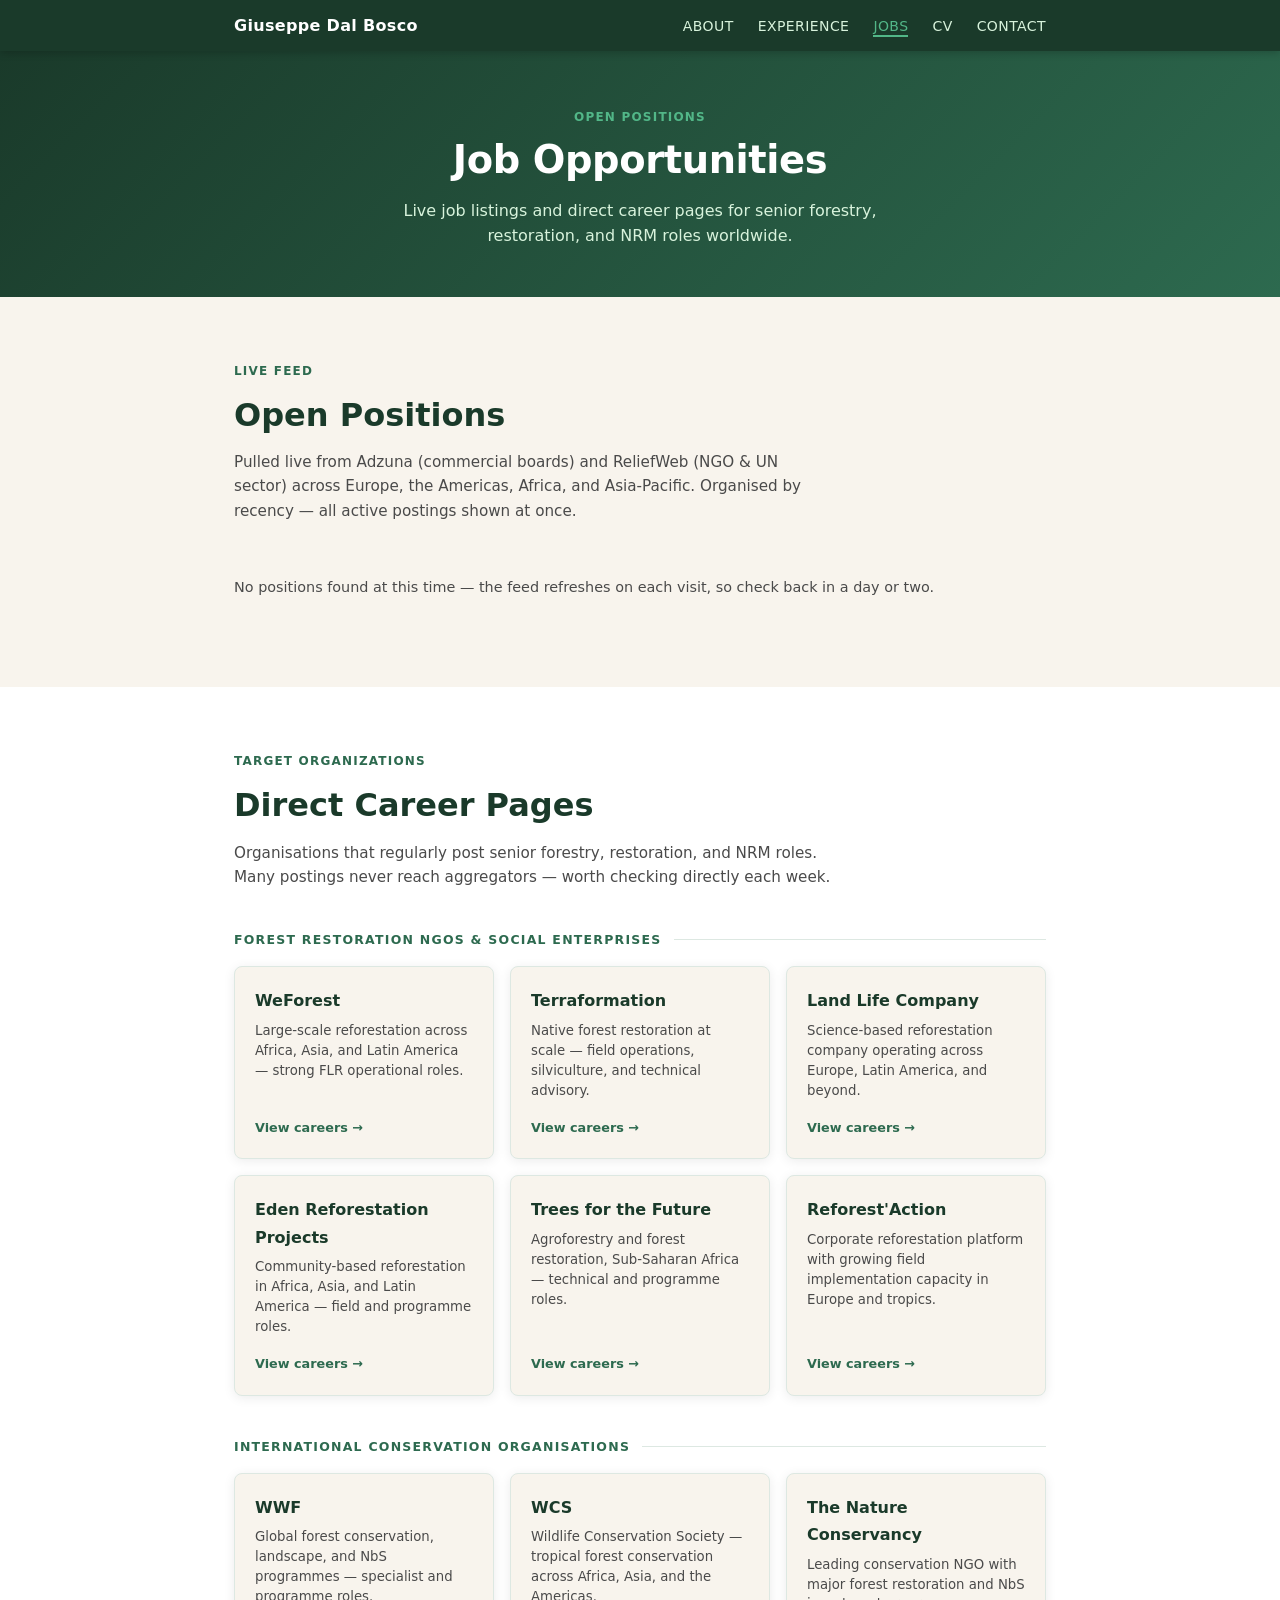
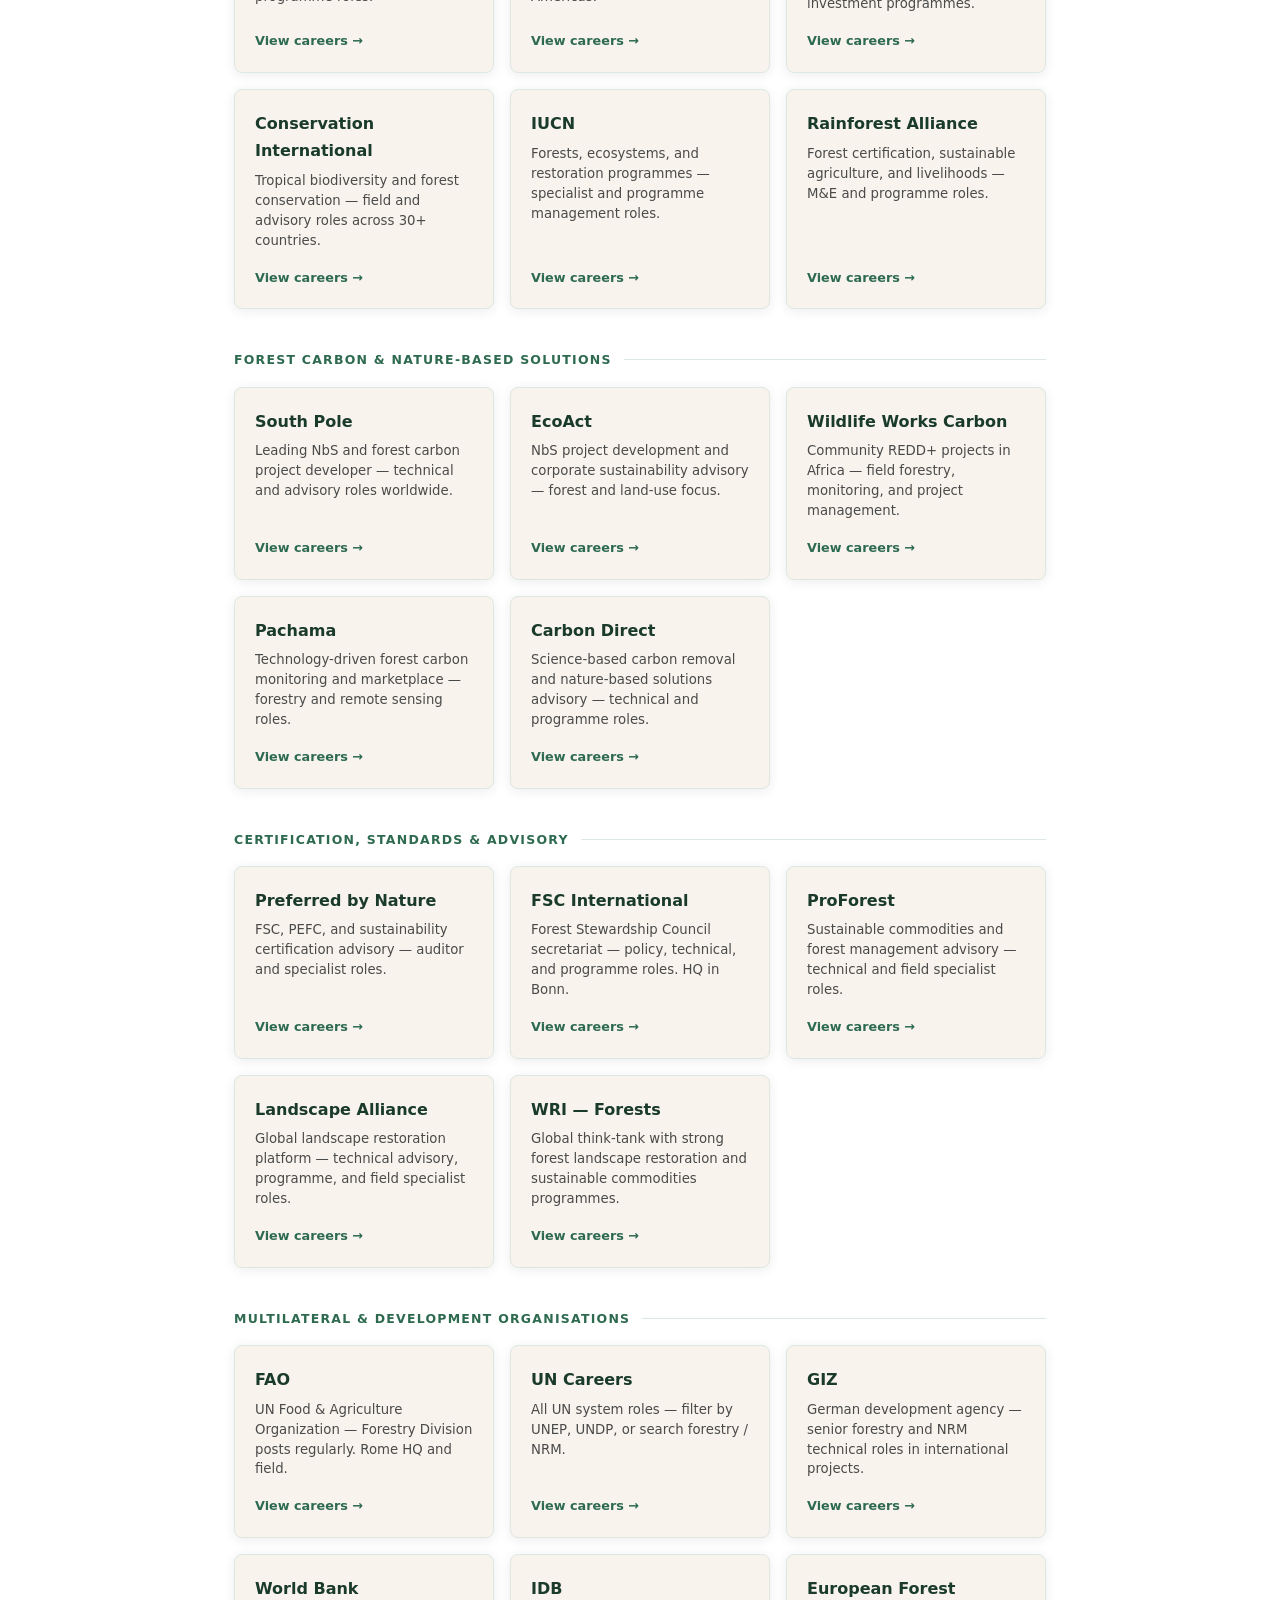
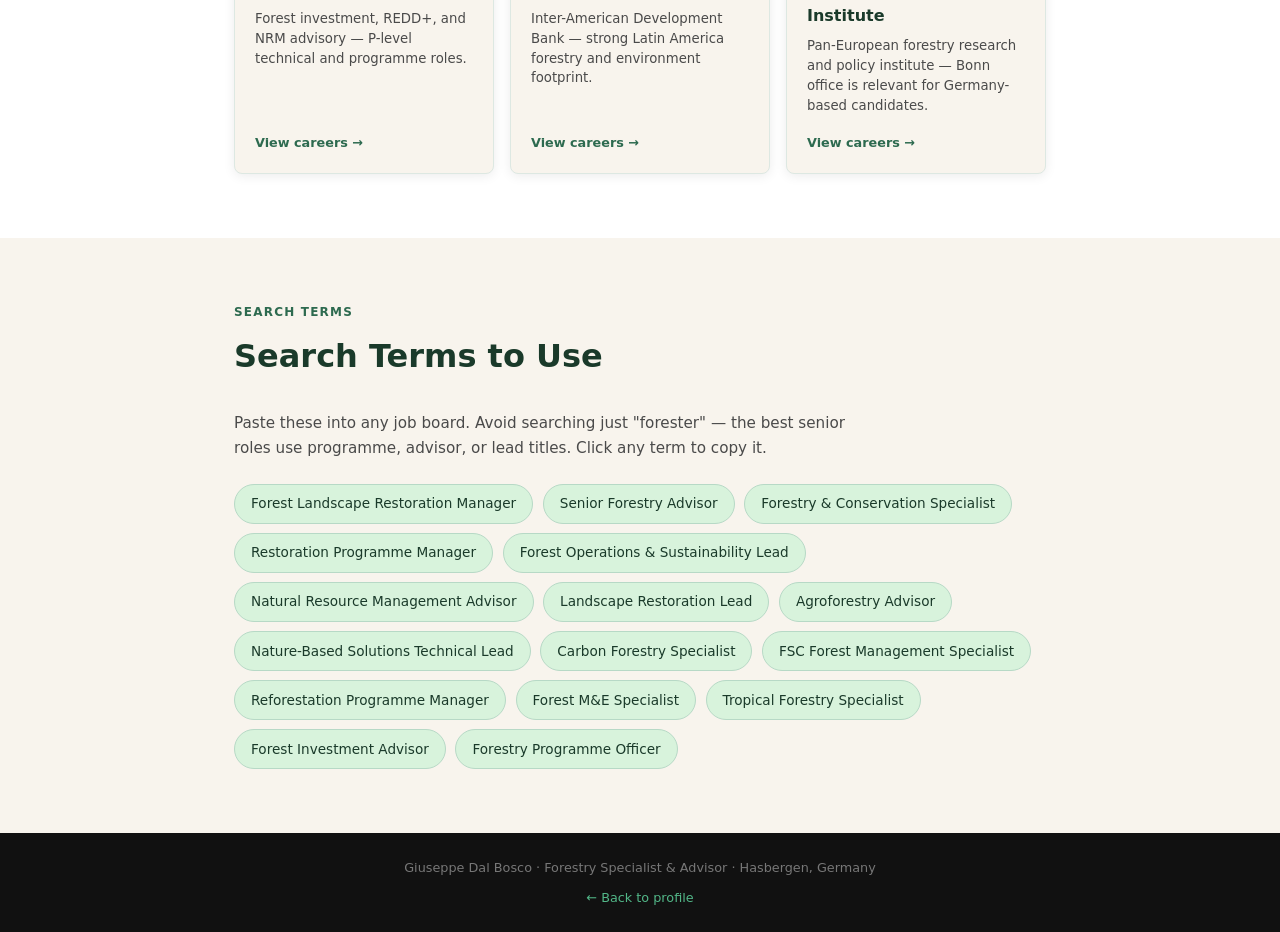
==== commit 7c423b97: "Update org card URLs and rename two cards - FSC: /en/jobs -> /en/careers-at-fsc - ProForest: /about/" ====
--- a/jobs.html
+++ b/jobs.html
@@ -1,4 +1,4 @@
-<!DOCTYPE html>
+﻿<!DOCTYPE html>
 <html lang="en">
 <head>
   <meta charset="UTF-8" />
@@ -372,12 +372,12 @@
       <!-- 2. International Conservation -->
       <div class="org-category-label">International Conservation Organisations</div>
       <div class="org-grid">
-        <a class="org-card" href="https://careers.worldwildlife.org/" target="_blank" rel="noopener">
+        <a class="org-card" href="https://www.worldwildlife.org/about/careers/" target="_blank" rel="noopener">
           <span class="org-card-name">WWF</span>
           <span class="org-card-desc">Global forest conservation, landscape, and NbS programmes — specialist and programme roles.</span>
           <span class="org-card-link">View careers &rarr;</span>
         </a>
-        <a class="org-card" href="https://careers.wcs.org/" target="_blank" rel="noopener">
+        <a class="org-card" href="https://www.wcs.org/about-us/careers" target="_blank" rel="noopener">
           <span class="org-card-name">WCS</span>
           <span class="org-card-desc">Wildlife Conservation Society — tropical forest conservation across Africa, Asia, and the Americas.</span>
           <span class="org-card-link">View careers &rarr;</span>
@@ -392,7 +392,7 @@
           <span class="org-card-desc">Tropical biodiversity and forest conservation — field and advisory roles across 30+ countries.</span>
           <span class="org-card-link">View careers &rarr;</span>
         </a>
-        <a class="org-card" href="https://www.iucn.org/vacancies" target="_blank" rel="noopener">
+        <a class="org-card" href="https://hrms.iucn.org/iresy/index.cfm?event=vac.showOpenList" target="_blank" rel="noopener">
           <span class="org-card-name">IUCN</span>
           <span class="org-card-desc">Forests, ecosystems, and restoration programmes — specialist and programme management roles.</span>
           <span class="org-card-link">View careers &rarr;</span>
@@ -407,17 +407,17 @@
       <!-- 3. Forest Carbon & NbS -->
       <div class="org-category-label">Forest Carbon &amp; Nature-based Solutions</div>
       <div class="org-grid">
-        <a class="org-card" href="https://www.southpole.com/careers" target="_blank" rel="noopener">
+        <a class="org-card" href="https://careers.southpole.com/" target="_blank" rel="noopener">
           <span class="org-card-name">South Pole</span>
           <span class="org-card-desc">Leading NbS and forest carbon project developer — technical and advisory roles worldwide.</span>
           <span class="org-card-link">View careers &rarr;</span>
         </a>
-        <a class="org-card" href="https://www.eco-act.com/join-us/" target="_blank" rel="noopener">
+        <a class="org-card" href="https://eco-act.com/careers-in-sustainability-ecoact/" target="_blank" rel="noopener">
           <span class="org-card-name">EcoAct</span>
           <span class="org-card-desc">NbS project development and corporate sustainability advisory — forest and land-use focus.</span>
           <span class="org-card-link">View careers &rarr;</span>
         </a>
-        <a class="org-card" href="https://www.wildlifeworks.com/company/careers/" target="_blank" rel="noopener">
+        <a class="org-card" href="https://apply.workable.com/wildlife-works/?lng=en" target="_blank" rel="noopener">
           <span class="org-card-name">Wildlife Works Carbon</span>
           <span class="org-card-desc">Community REDD+ projects in Africa — field forestry, monitoring, and project management.</span>
           <span class="org-card-link">View careers &rarr;</span>
@@ -427,9 +427,9 @@
           <span class="org-card-desc">Technology-driven forest carbon monitoring and marketplace — forestry and remote sensing roles.</span>
           <span class="org-card-link">View careers &rarr;</span>
         </a>
-        <a class="org-card" href="https://www.naturalcapitalpartners.com/careers" target="_blank" rel="noopener">
-          <span class="org-card-name">Natural Capital Partners</span>
-          <span class="org-card-desc">Corporate NbS advisory and carbon project development — technical specialist roles.</span>
+        <a class="org-card" href="https://www.carbon-direct.com/careers" target="_blank" rel="noopener">
+          <span class="org-card-name">Carbon Direct</span>
+          <span class="org-card-desc">Science-based carbon removal and nature-based solutions advisory — technical and programme roles.</span>
           <span class="org-card-link">View careers &rarr;</span>
         </a>
       </div>
@@ -442,22 +442,22 @@
           <span class="org-card-desc">FSC, PEFC, and sustainability certification advisory — auditor and specialist roles.</span>
           <span class="org-card-link">View careers &rarr;</span>
         </a>
-        <a class="org-card" href="https://fsc.org/en/jobs" target="_blank" rel="noopener">
+        <a class="org-card" href="https://fsc.org/en/careers-at-fsc" target="_blank" rel="noopener">
           <span class="org-card-name">FSC International</span>
           <span class="org-card-desc">Forest Stewardship Council secretariat — policy, technical, and programme roles. HQ in Bonn.</span>
           <span class="org-card-link">View careers &rarr;</span>
         </a>
-        <a class="org-card" href="https://www.proforest.net/about/jobs/" target="_blank" rel="noopener">
+        <a class="org-card" href="https://www.proforest.net/who-we-are/join-our-team/" target="_blank" rel="noopener">
           <span class="org-card-name">ProForest</span>
           <span class="org-card-desc">Sustainable commodities and forest management advisory — technical and field specialist roles.</span>
           <span class="org-card-link">View careers &rarr;</span>
         </a>
-        <a class="org-card" href="https://www.cifor-icraf.org/careers/" target="_blank" rel="noopener">
-          <span class="org-card-name">CIFOR-ICRAF</span>
-          <span class="org-card-desc">World's leading forest and agroforestry research centre — technical and advisory roles.</span>
-          <span class="org-card-link">View careers &rarr;</span>
-        </a>
-        <a class="org-card" href="https://www.wri.org/careers" target="_blank" rel="noopener">
+        <a class="org-card" href="https://www.landscapealliance.org/about/work-with-us/" target="_blank" rel="noopener">
+          <span class="org-card-name">Landscape Alliance</span>
+          <span class="org-card-desc">Global landscape restoration platform — technical advisory, programme, and field specialist roles.</span>
+          <span class="org-card-link">View careers &rarr;</span>
+        </a>
+        <a class="org-card" href="https://www.wri.org/careers/jobs" target="_blank" rel="noopener">
           <span class="org-card-name">WRI — Forests</span>
           <span class="org-card-desc">Global think-tank with strong forest landscape restoration and sustainable commodities programmes.</span>
           <span class="org-card-link">View careers &rarr;</span>
@@ -467,7 +467,7 @@
       <!-- 5. Multilateral & Development -->
       <div class="org-category-label">Multilateral &amp; Development Organisations</div>
       <div class="org-grid">
-        <a class="org-card" href="https://www.fao.org/employment/en/" target="_blank" rel="noopener">
+        <a class="org-card" href="https://jobs.fao.org/careersection/fao_external/jobsearch.ftl?lang=en" target="_blank" rel="noopener">
           <span class="org-card-name">FAO</span>
           <span class="org-card-desc">UN Food &amp; Agriculture Organization — Forestry Division posts regularly. Rome HQ and field.</span>
           <span class="org-card-link">View careers &rarr;</span>
@@ -487,12 +487,12 @@
           <span class="org-card-desc">Forest investment, REDD+, and NRM advisory — P-level technical and programme roles.</span>
           <span class="org-card-link">View careers &rarr;</span>
         </a>
-        <a class="org-card" href="https://www.iadb.org/en/careers" target="_blank" rel="noopener">
+        <a class="org-card" href="https://www.iadb.org/en/how-we-can-work-together/professionals" target="_blank" rel="noopener">
           <span class="org-card-name">IDB</span>
           <span class="org-card-desc">Inter-American Development Bank — strong Latin America forestry and environment footprint.</span>
           <span class="org-card-link">View careers &rarr;</span>
         </a>
-        <a class="org-card" href="https://efi.int/jobs" target="_blank" rel="noopener">
+        <a class="org-card" href="https://careers.efi.int/" target="_blank" rel="noopener">
           <span class="org-card-name">European Forest Institute</span>
           <span class="org-card-desc">Pan-European forestry research and policy institute — Bonn office is relevant for Germany-based candidates.</span>
           <span class="org-card-link">View careers &rarr;</span>
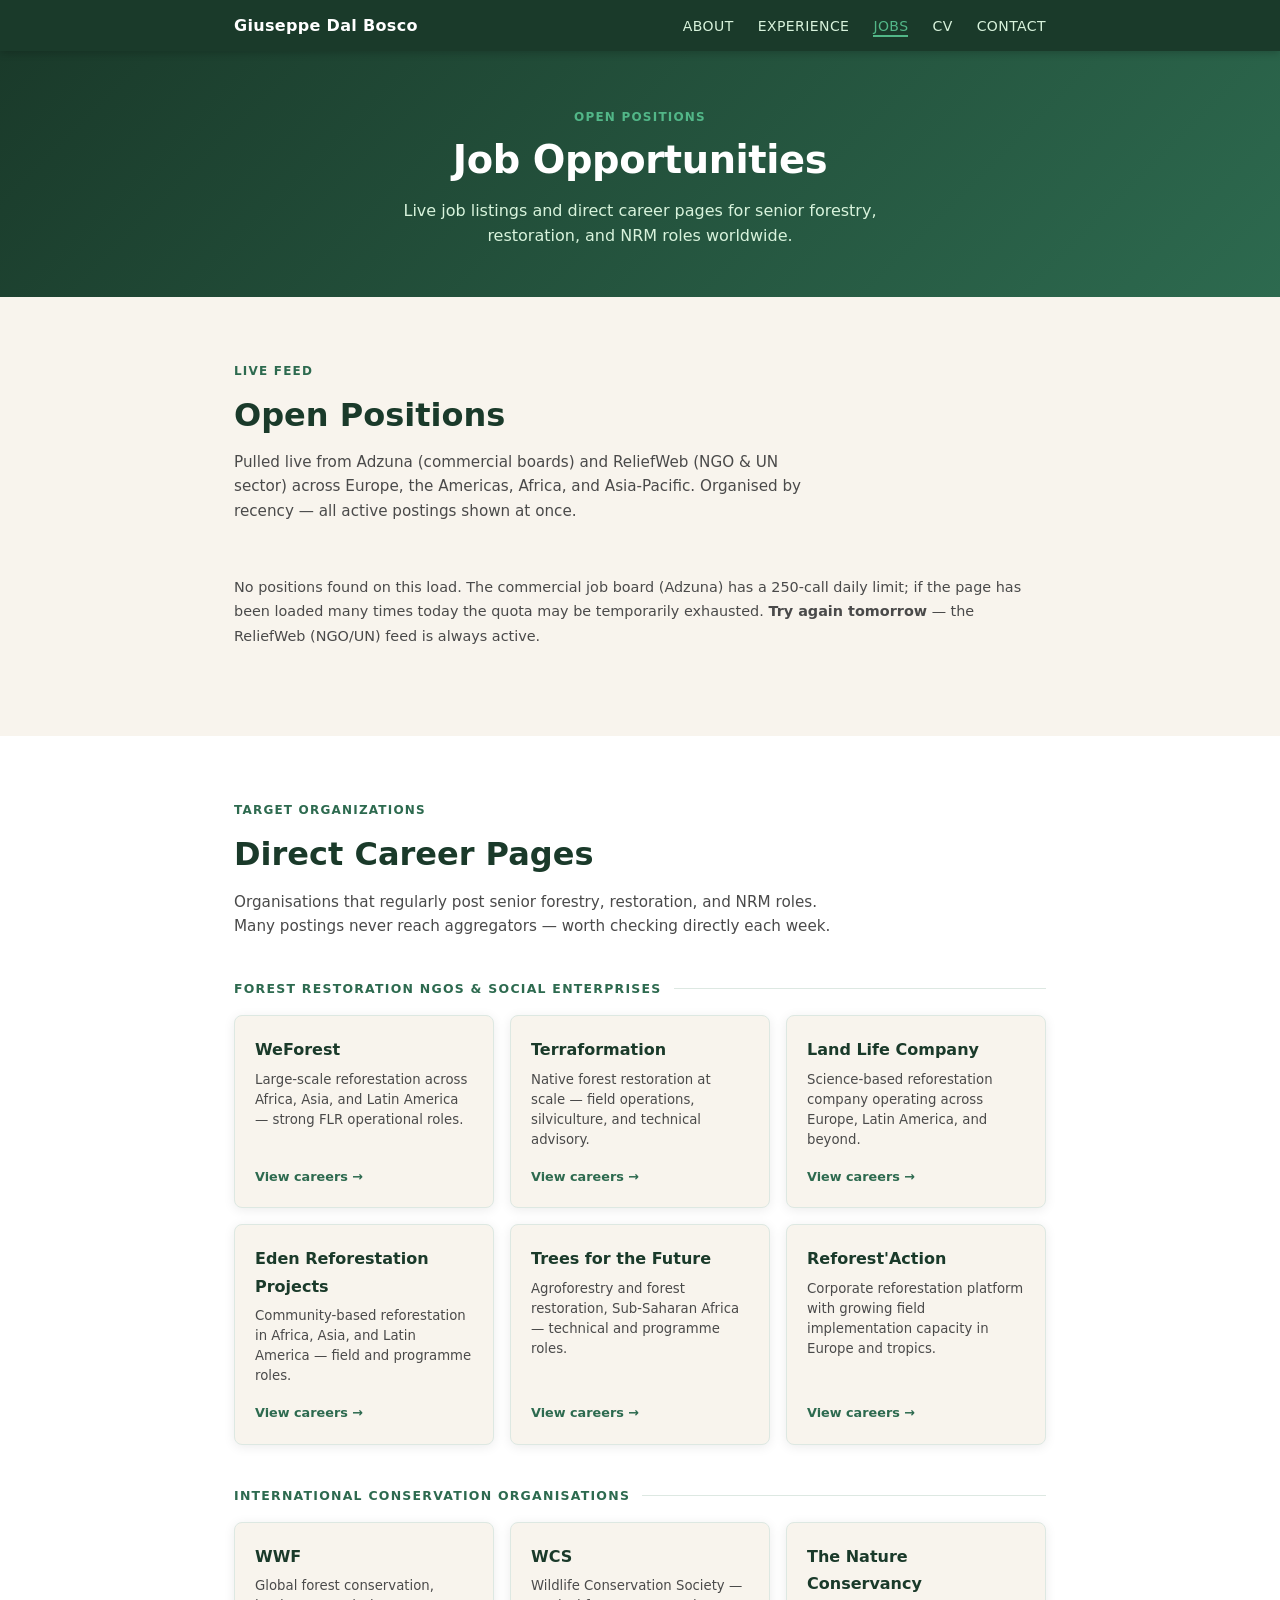
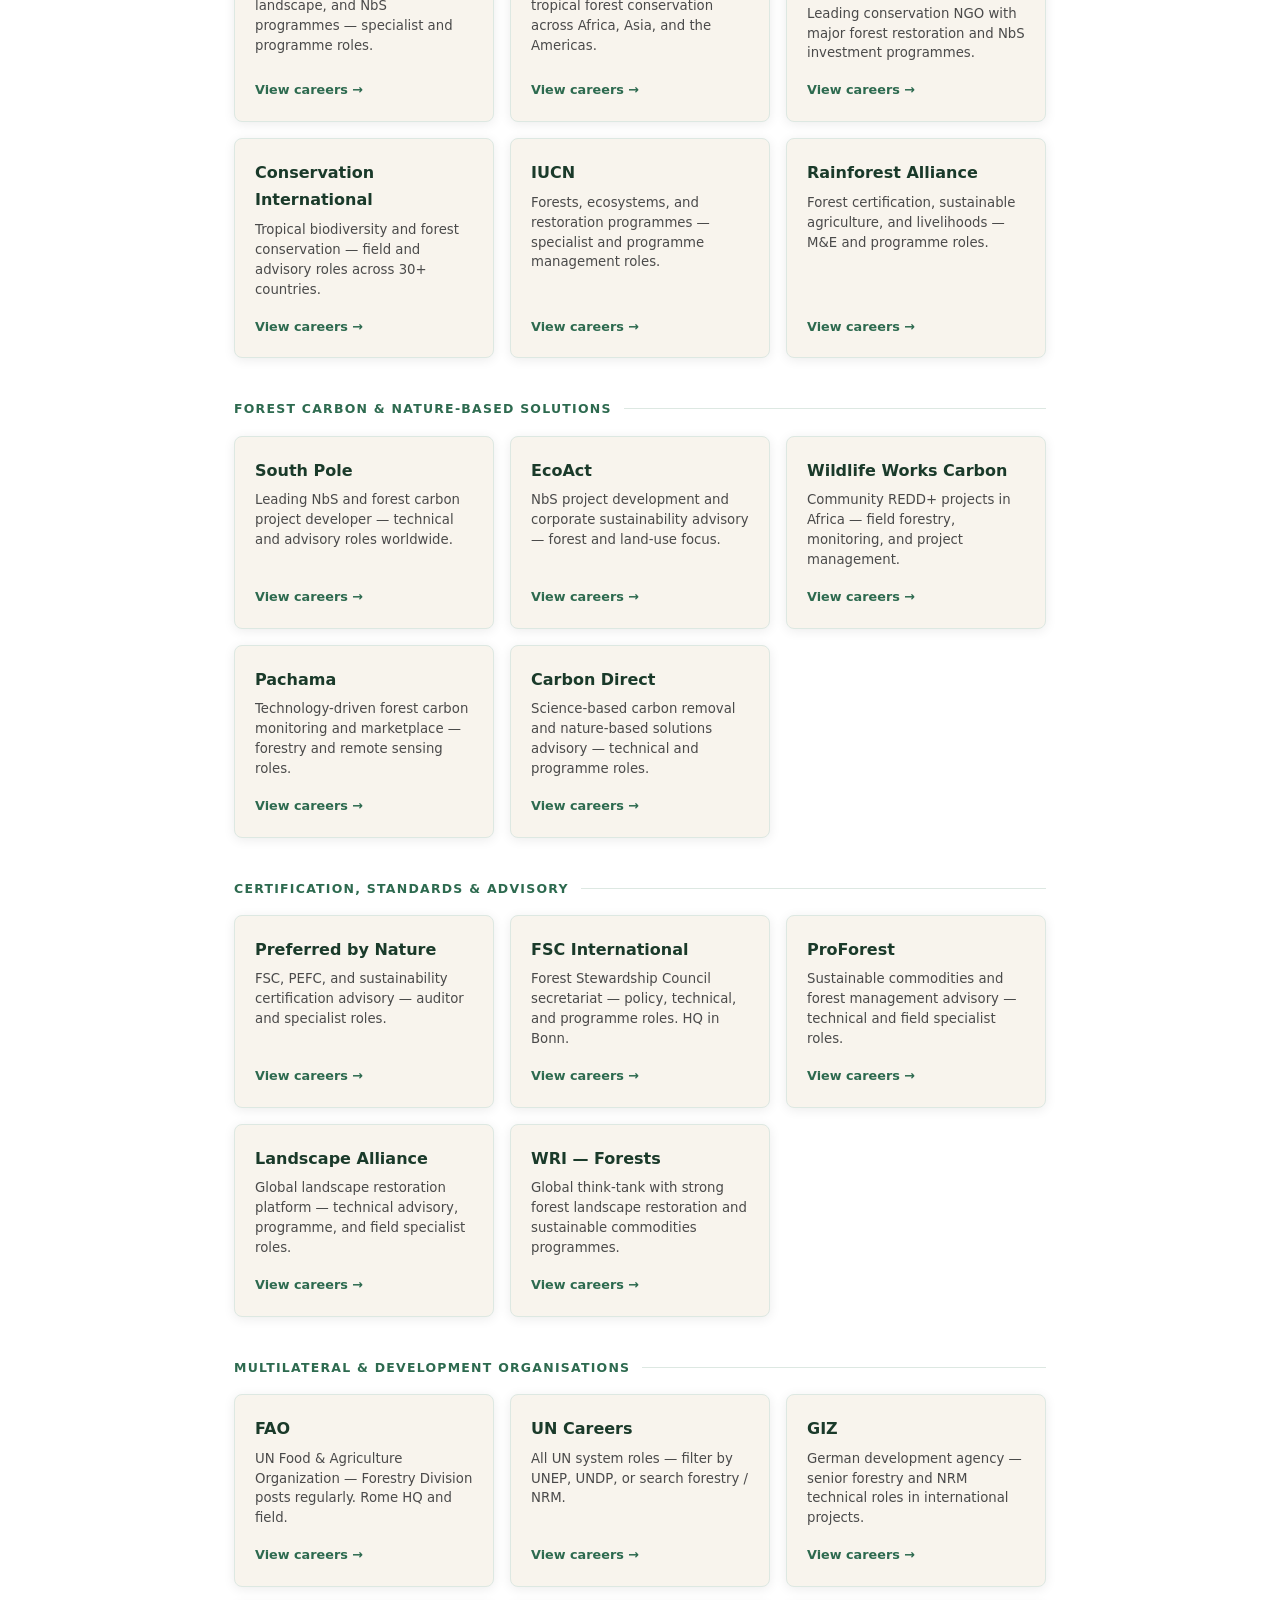
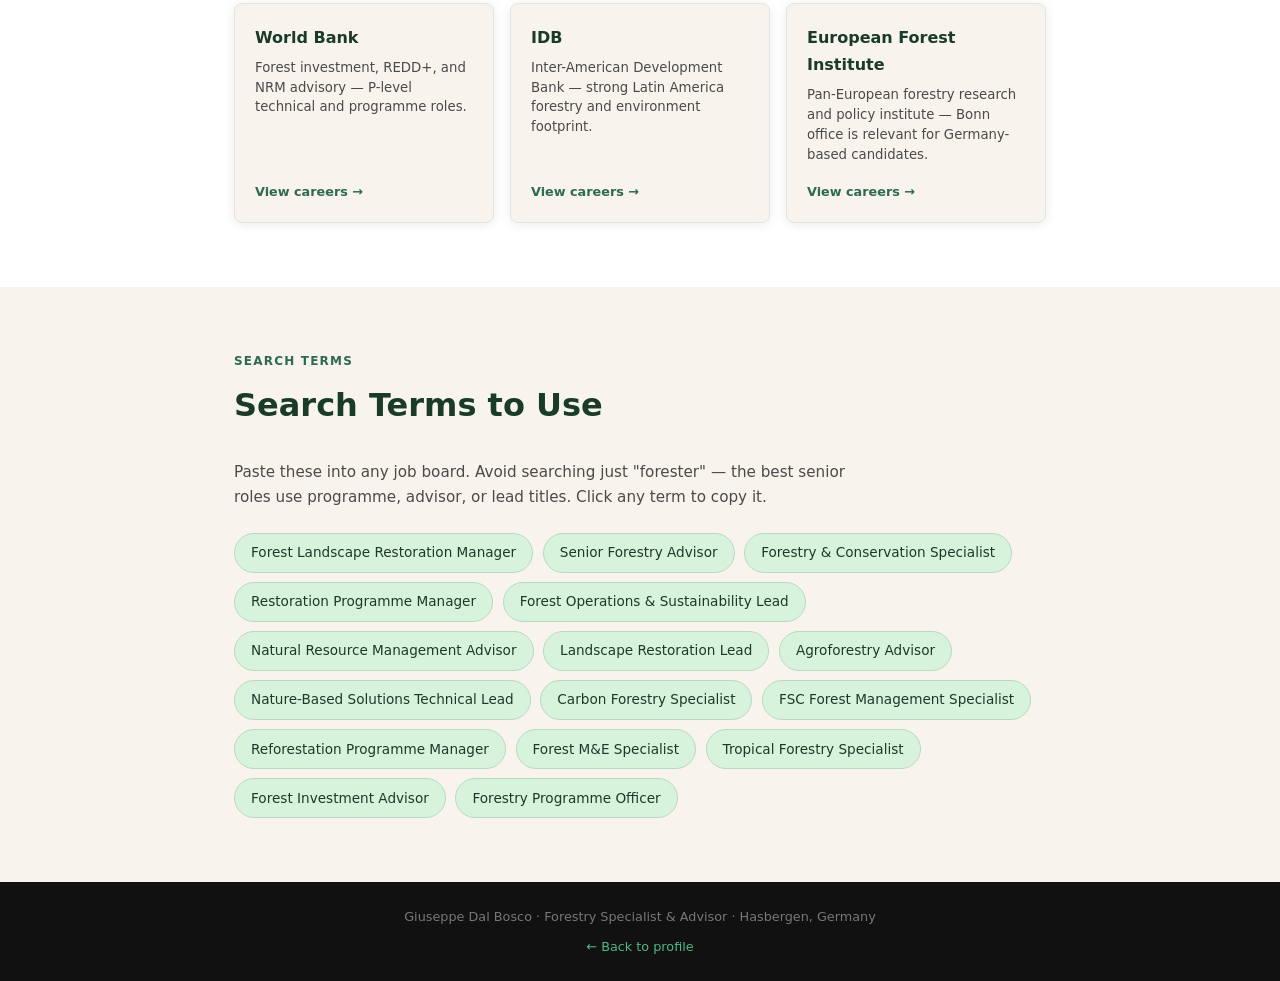
==== commit 3eb888c0: "Improve empty-state: detect Adzuna quota exhaustion vs genuine no results" ====
--- a/jobs.html
+++ b/jobs.html
@@ -668,8 +668,14 @@
 
         jobs.sort(function(a, b) { return new Date(b.created) - new Date(a.created); });
 
+        // If every Adzuna call came back empty, quota may be exhausted
+        var adzunaTotalRaw = adzunaResponses.reduce(function(n, r) { return n + (r.results || []).length; }, 0);
         if (jobs.length === 0) {
-          statusEl.textContent = 'No positions found at this time — the feed refreshes on each visit, so check back in a day or two.';
+          if (adzunaTotalRaw === 0) {
+            statusEl.innerHTML = 'No positions found on this load. The commercial job board (Adzuna) has a 250-call daily limit; if the page has been loaded many times today the quota may be temporarily exhausted. <strong>Try again tomorrow</strong> — the ReliefWeb (NGO/UN) feed is always active.';
+          } else {
+            statusEl.textContent = 'No matching positions at this time — the feed refreshes on each visit, so check back in a day or two.';
+          }
           return;
         }
 
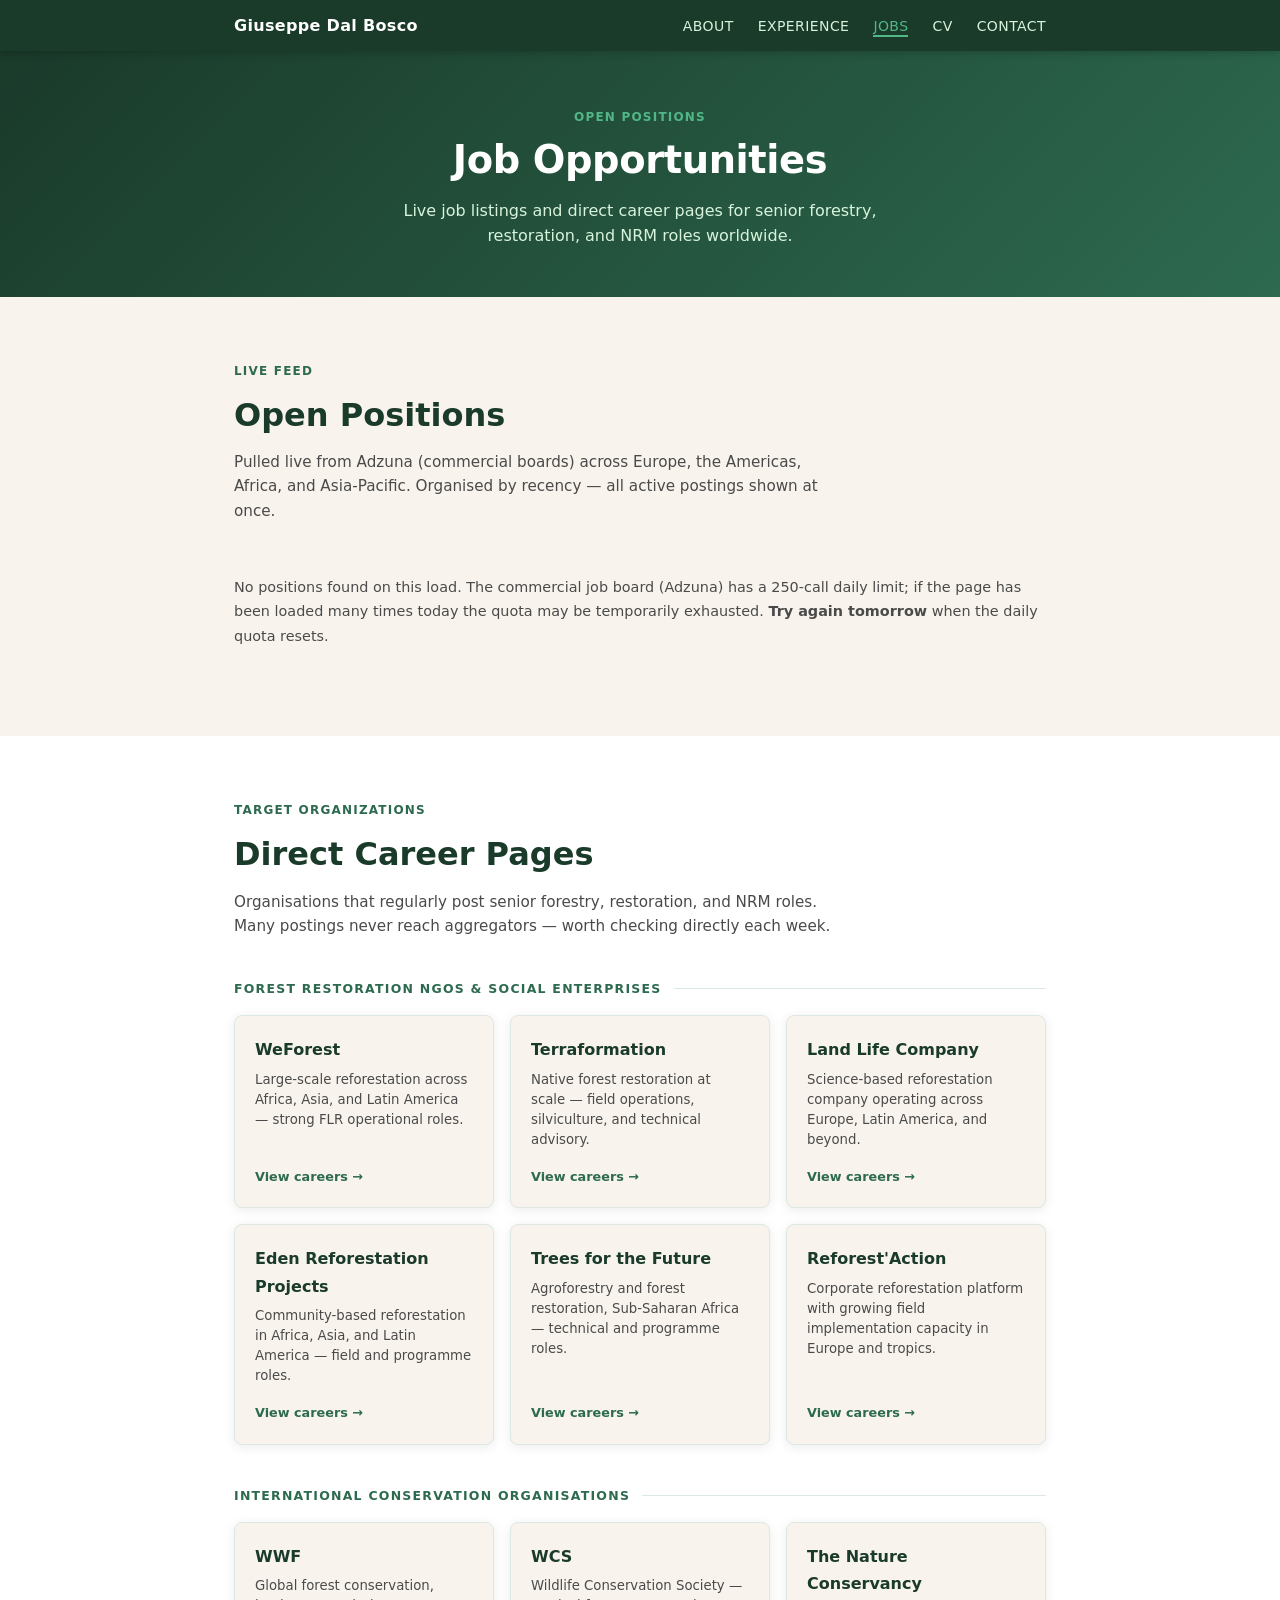
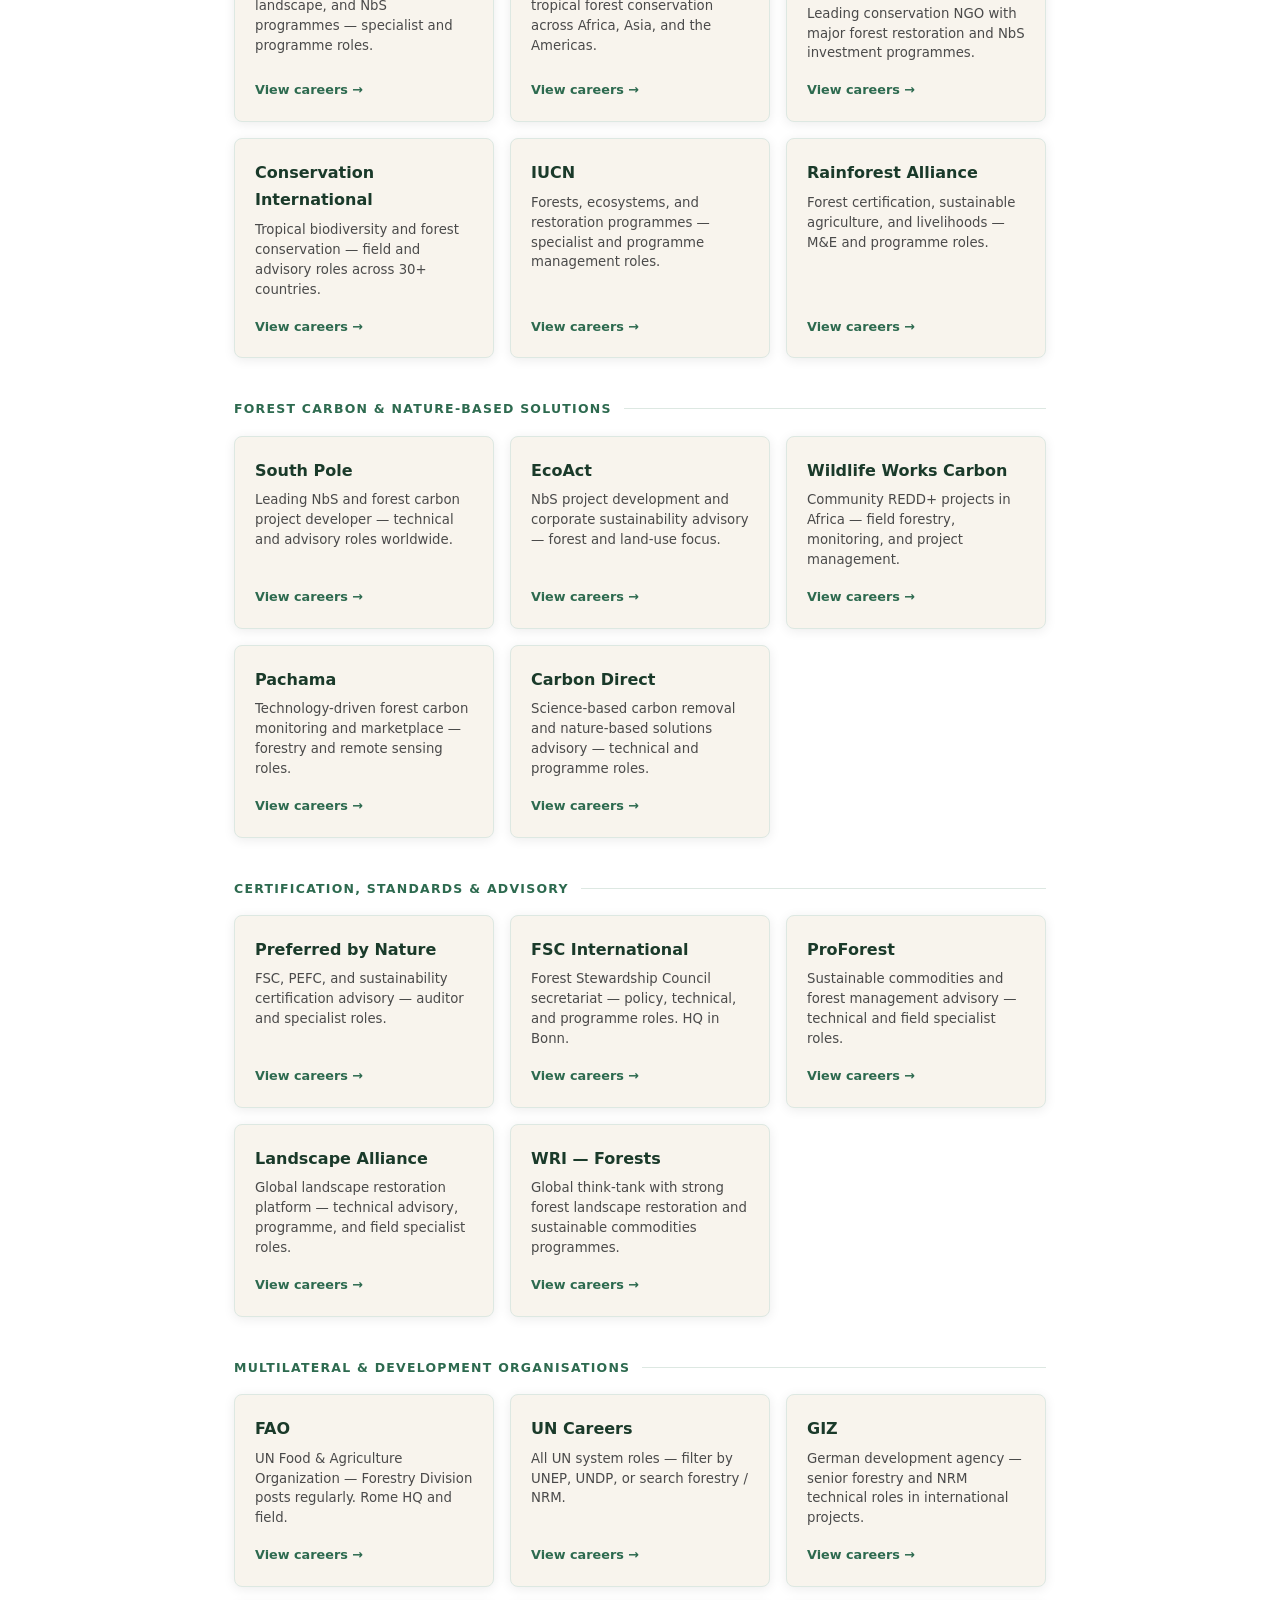
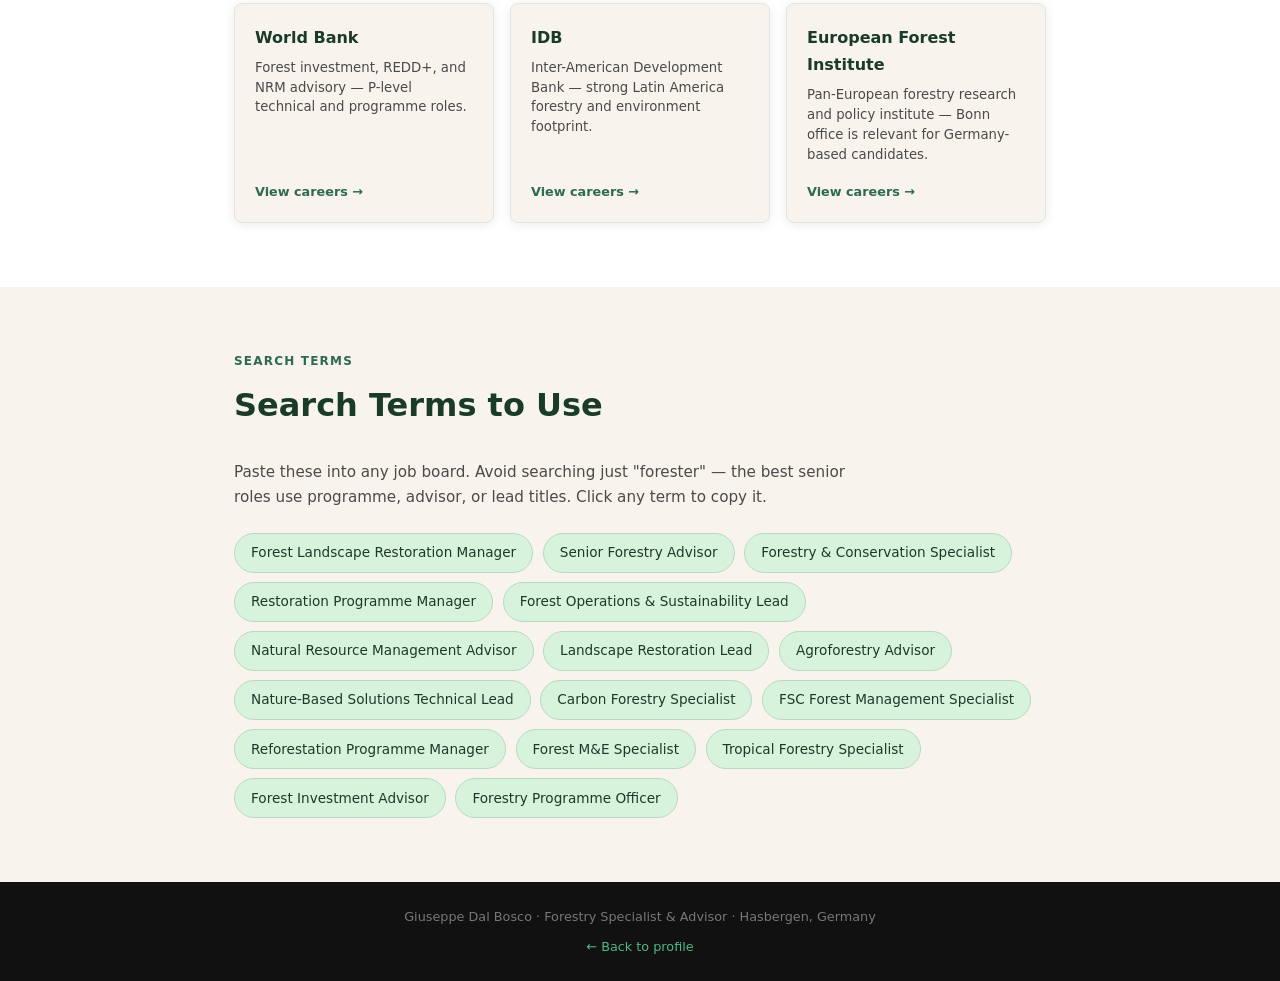
==== commit 7f2d63bf: "Fix ReliefWeb: v1 decommissioned, v2 requires registered appname - Updated URL to v2 endpoint - Shor" ====
--- a/jobs.html
+++ b/jobs.html
@@ -315,7 +315,7 @@
       <div class="section-header">
         <span class="section-label">Live Feed</span>
         <h2>Open Positions</h2>
-        <p>Pulled live from Adzuna (commercial boards) and ReliefWeb (NGO &amp; UN sector) across Europe, the Americas, Africa, and Asia-Pacific. Organised by recency — all active postings shown at once.</p>
+        <p>Pulled live from Adzuna (commercial boards) across Europe, the Americas, Africa, and Asia-Pacific. Organised by recency — all active postings shown at once.</p>
       </div>
 
       <p id="jobs-status" class="jobs-status"></p>
@@ -619,7 +619,10 @@
     }
 
     function fetchReliefWeb(query) {
-      return fetch('https://api.reliefweb.int/v1/jobs?appname=giuseppe-jobsearch', {
+      // ReliefWeb v2 requires a registered appname — register at https://apidoc.reliefweb.int/parameters#appname
+      // Replace RELIEFWEB_APPNAME_HERE above with the approved appname to re-enable this feed.
+      return Promise.resolve([]);
+      return fetch('https://api.reliefweb.int/v2/jobs?appname=RELIEFWEB_APPNAME_HERE', {
         method: 'POST',
         headers: { 'Content-Type': 'application/json' },
         body: JSON.stringify({
@@ -672,7 +675,7 @@
         var adzunaTotalRaw = adzunaResponses.reduce(function(n, r) { return n + (r.results || []).length; }, 0);
         if (jobs.length === 0) {
           if (adzunaTotalRaw === 0) {
-            statusEl.innerHTML = 'No positions found on this load. The commercial job board (Adzuna) has a 250-call daily limit; if the page has been loaded many times today the quota may be temporarily exhausted. <strong>Try again tomorrow</strong> — the ReliefWeb (NGO/UN) feed is always active.';
+            statusEl.innerHTML = 'No positions found on this load. The commercial job board (Adzuna) has a 250-call daily limit; if the page has been loaded many times today the quota may be temporarily exhausted. <strong>Try again tomorrow</strong> when the daily quota resets.';
           } else {
             statusEl.textContent = 'No matching positions at this time — the feed refreshes on each visit, so check back in a day or two.';
           }
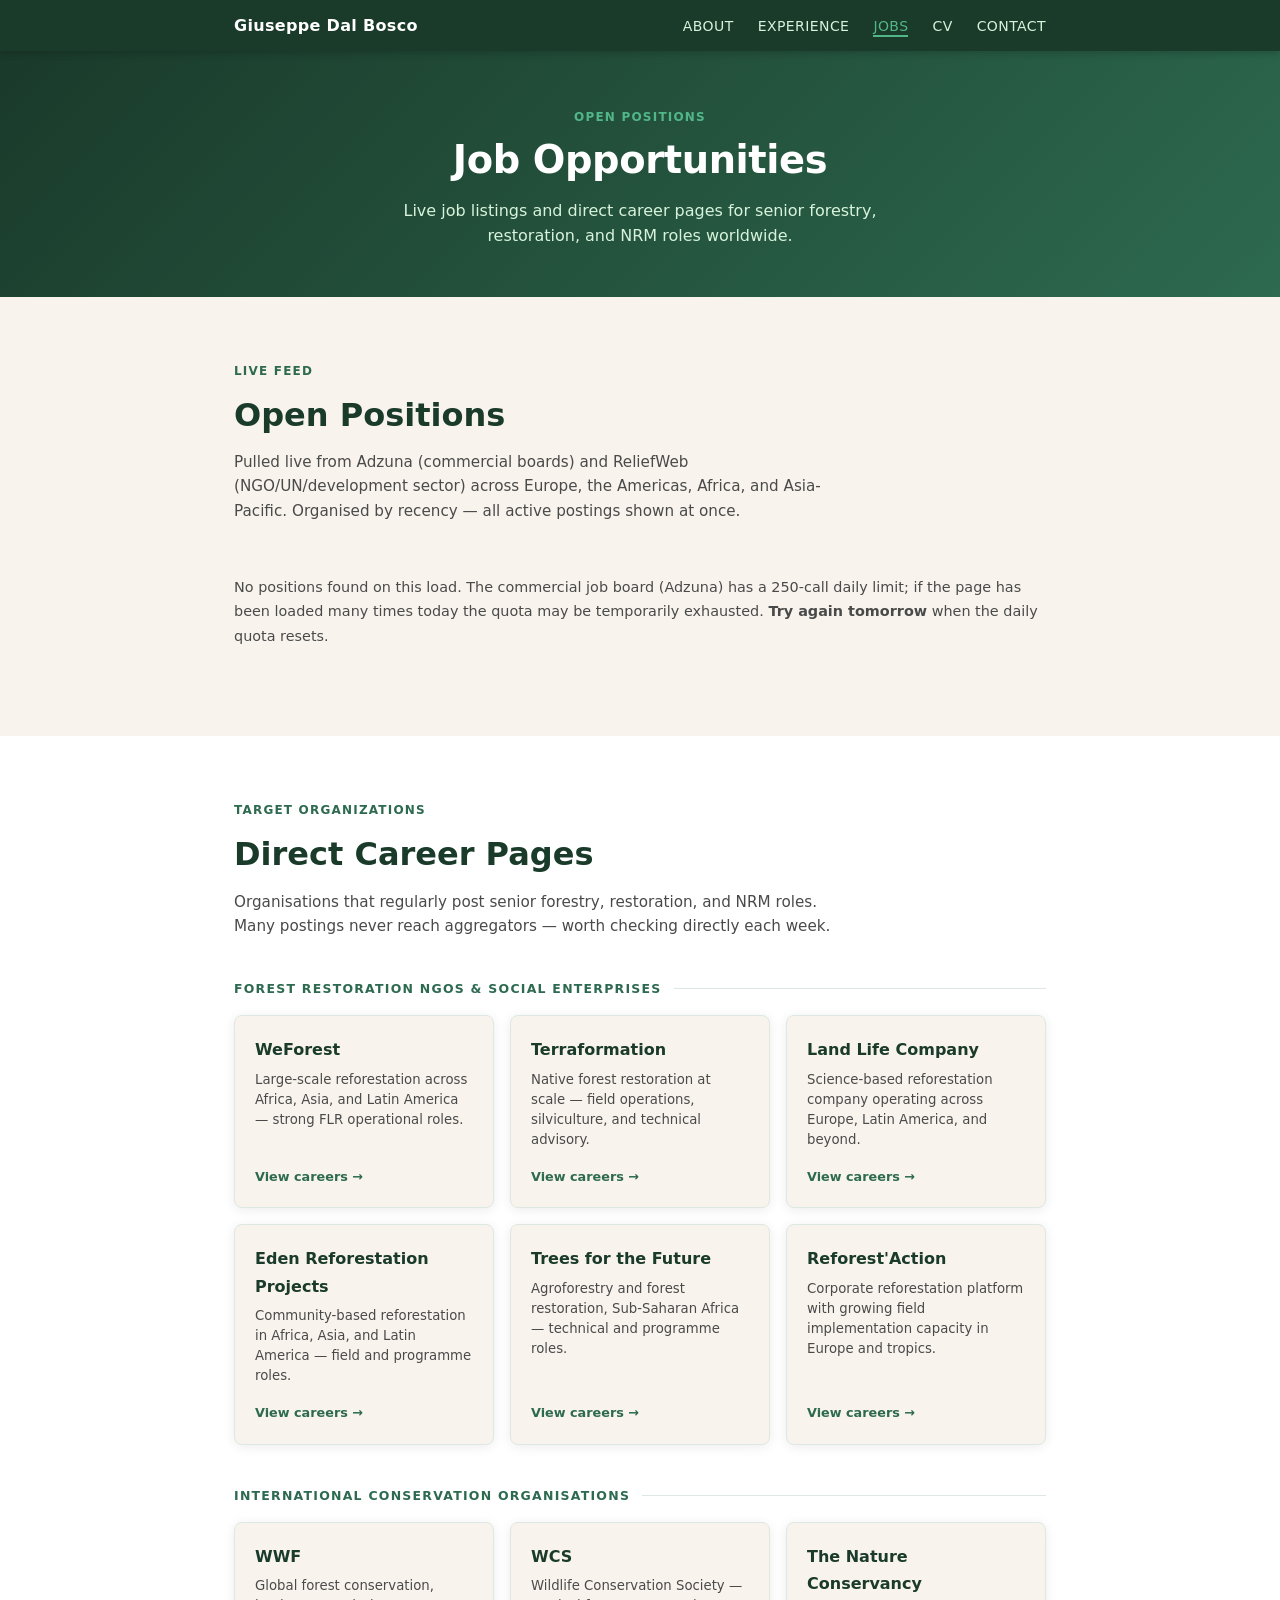
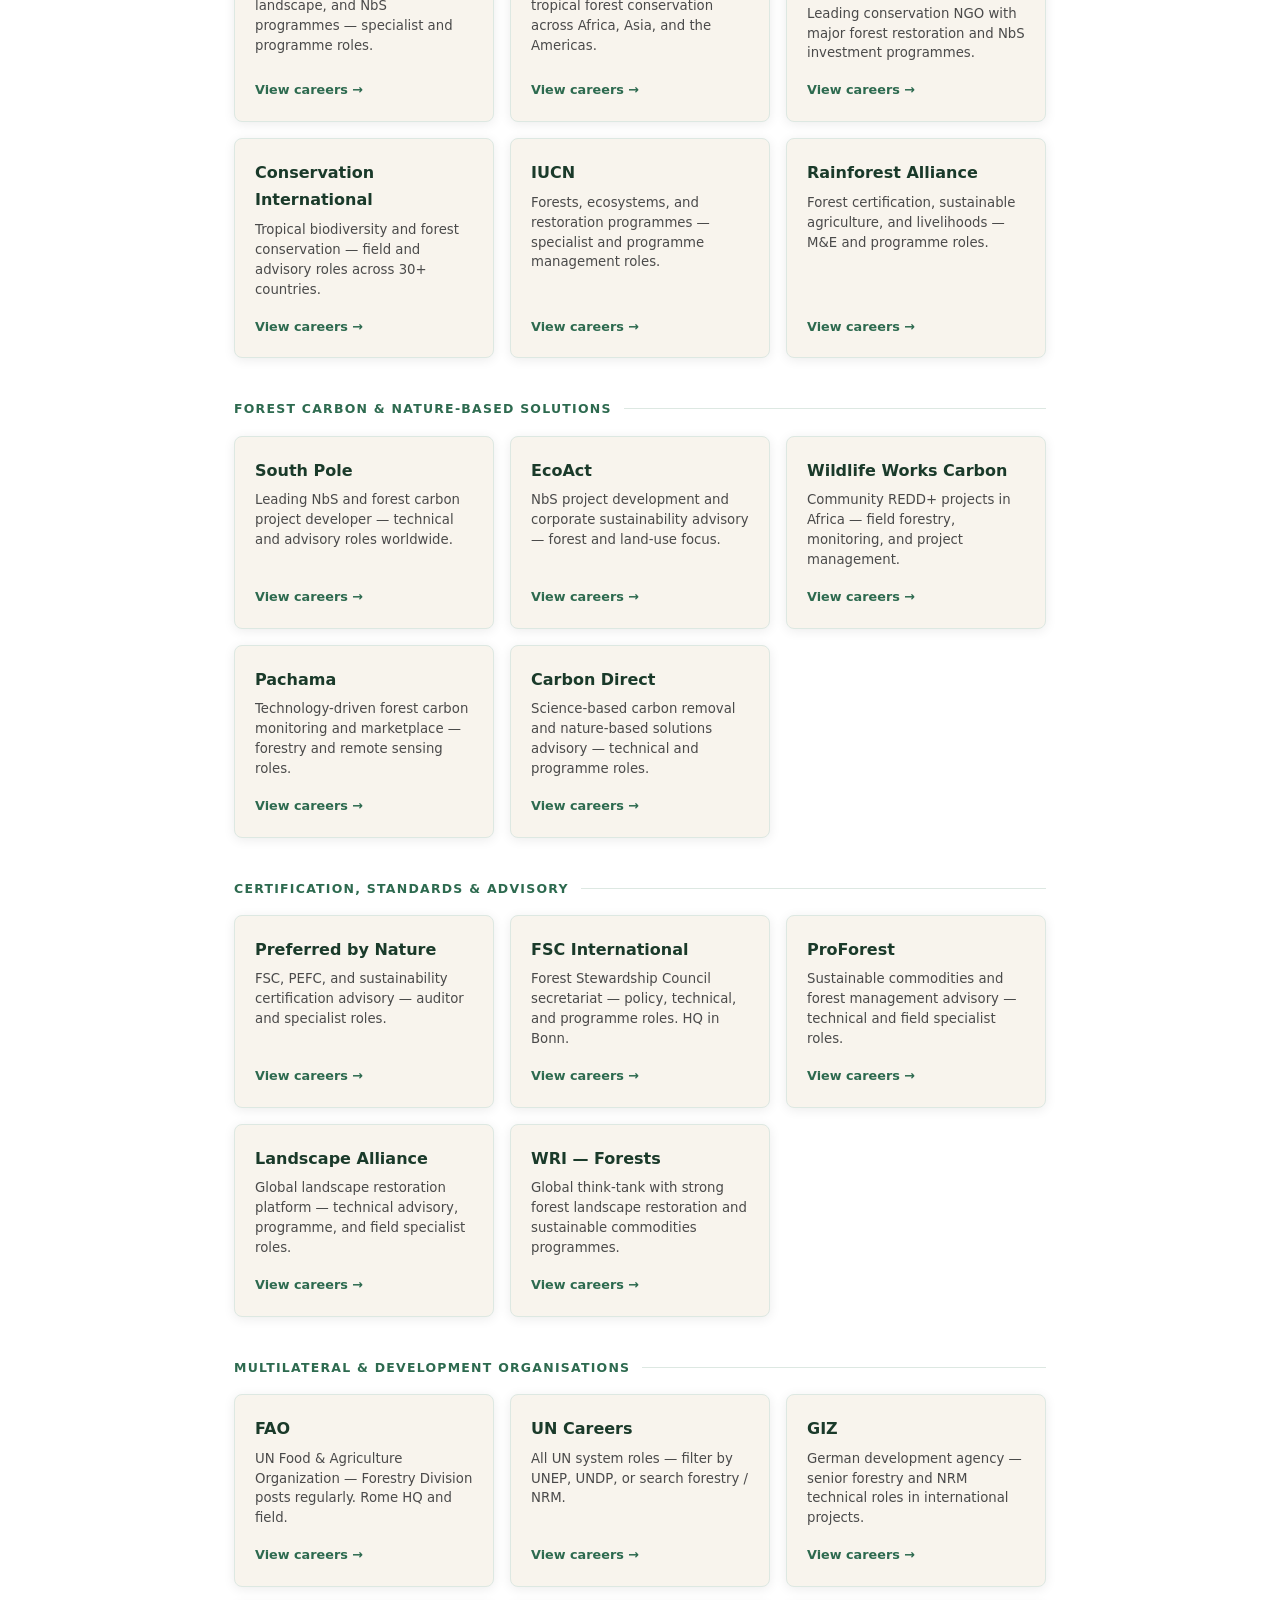
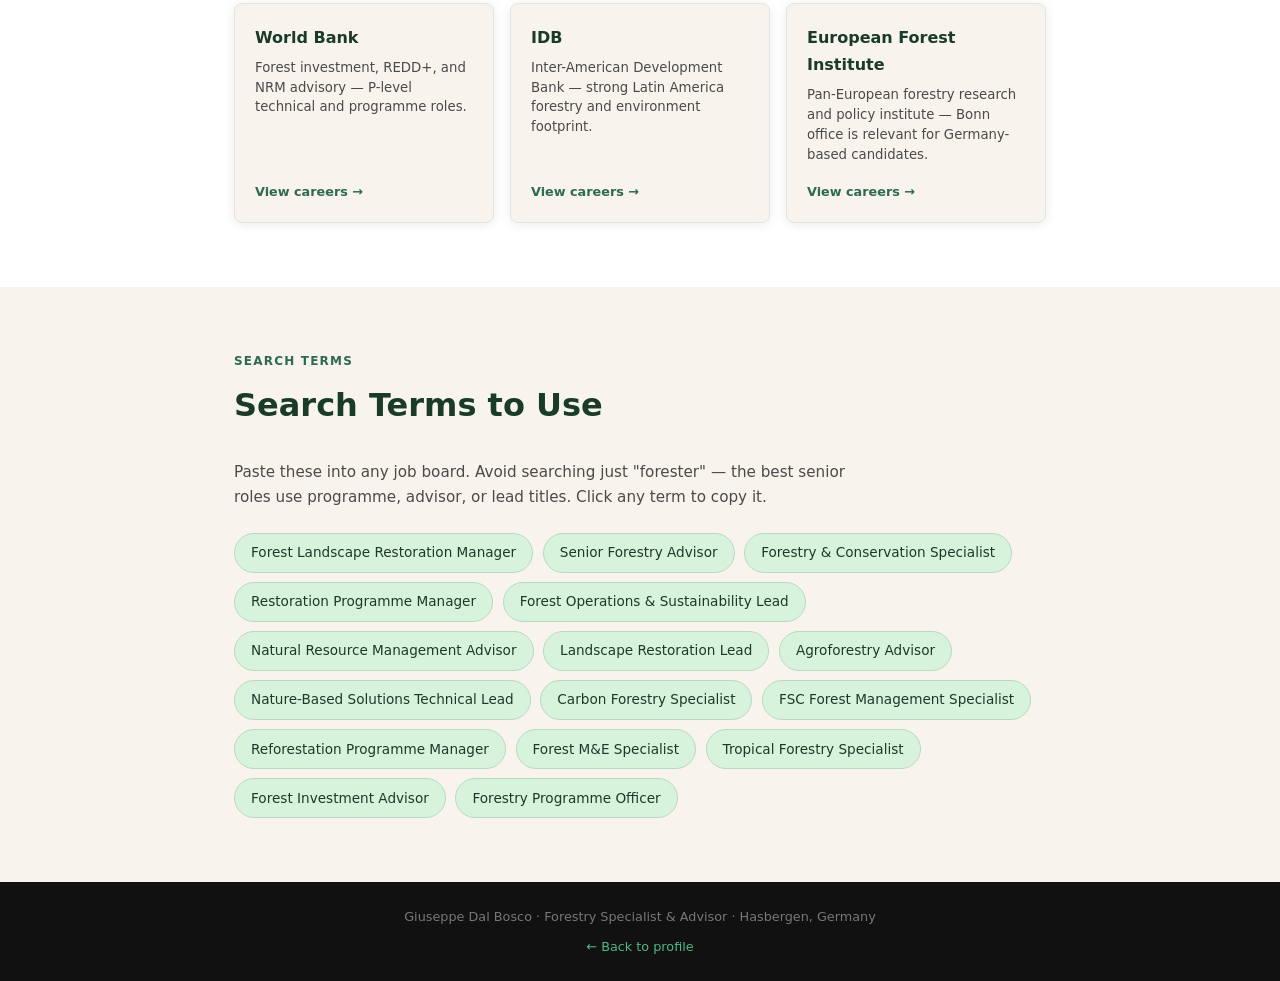
==== commit 0719190d: "Fix ReliefWeb feed: remove invalid status filter, mention ReliefWeb in intro" ====
--- a/jobs.html
+++ b/jobs.html
@@ -315,7 +315,7 @@
       <div class="section-header">
         <span class="section-label">Live Feed</span>
         <h2>Open Positions</h2>
-        <p>Pulled live from Adzuna (commercial boards) across Europe, the Americas, Africa, and Asia-Pacific. Organised by recency — all active postings shown at once.</p>
+        <p>Pulled live from Adzuna (commercial boards) and ReliefWeb (NGO/UN/development sector) across Europe, the Americas, Africa, and Asia-Pacific. Organised by recency — all active postings shown at once.</p>
       </div>
 
       <p id="jobs-status" class="jobs-status"></p>
@@ -569,7 +569,8 @@
       { what: 'forestry advisor',                country: 'au' },
     ];
 
-    // ReliefWeb — NGO/UN/development sector board (no API key required)
+    // ReliefWeb — NGO/UN/development sector board (registered appname, read-only)
+    var RELIEFWEB_APPNAME = 'dalbosco-jobsearch-x7k4sDESTKw8Q9CBJBuv';
     var RELIEFWEB_QUERIES = [
       'forest restoration',
       'forestry specialist',
@@ -619,15 +620,14 @@
     }
 
     function fetchReliefWeb(query) {
-      // ReliefWeb v2 requires a registered appname — register at https://apidoc.reliefweb.int/parameters#appname
-      // Replace RELIEFWEB_APPNAME_HERE above with the approved appname to re-enable this feed.
-      return Promise.resolve([]);
-      return fetch('https://api.reliefweb.int/v2/jobs?appname=RELIEFWEB_APPNAME_HERE', {
+      // ReliefWeb v2 requires a registered appname — approved 2026-06-10 (see RELIEFWEB_APPNAME above)
+      return fetch('https://api.reliefweb.int/v2/jobs?appname=' + encodeURIComponent(RELIEFWEB_APPNAME), {
         method: 'POST',
         headers: { 'Content-Type': 'application/json' },
         body: JSON.stringify({
+          // Note: no status filter — the jobs API only returns active ("published") postings,
+          // and filtering on status:open silently matches nothing.
           query: { value: query, operator: 'AND' },
-          filter: { field: 'status', value: 'open' },
           fields: { include: ['title', 'date', 'source', 'country', 'url'] },
           sort: ['date:desc'],
           limit: 10,
